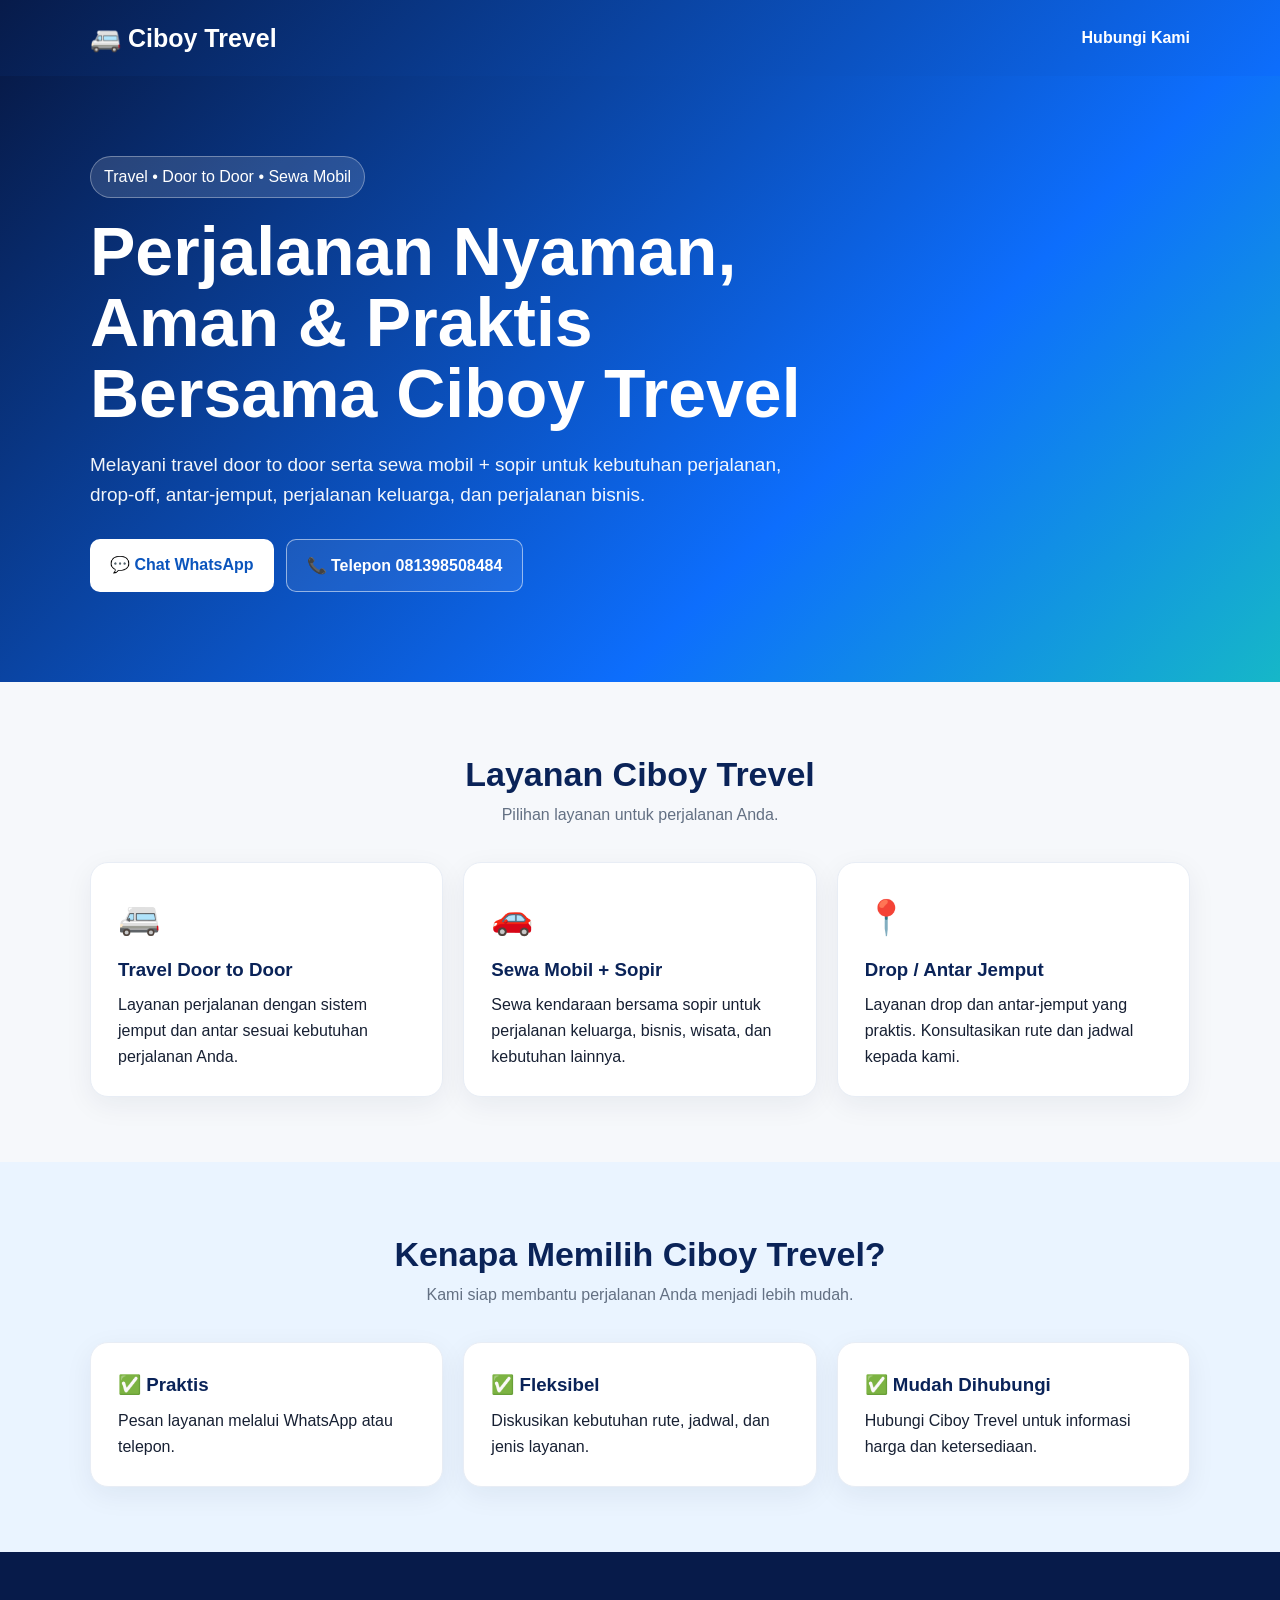
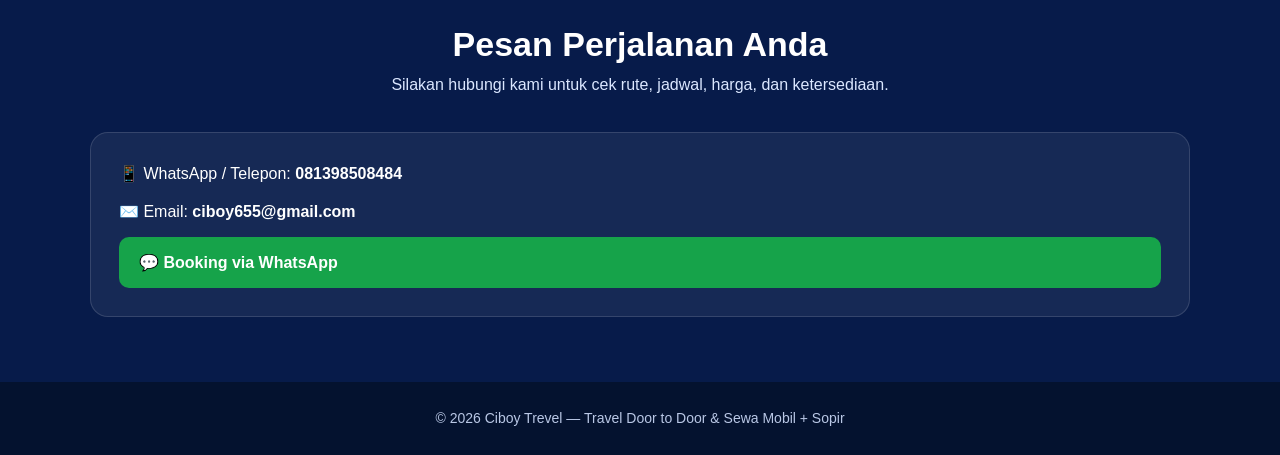
==== index.html @ a1690d2a "Upload index.html Website Ciboy Trevel - travel door to door, sewa mobil + driver, dan layanan drop." ====
<!DOCTYPE html>
<html lang="id">
<head>
  <meta charset="UTF-8">
  <meta name="viewport" content="width=device-width, initial-scale=1.0">
  <meta name="description" content="Ciboy Trevel - Travel door to door dan sewa mobil + sopir. Hubungi 081398508484.">
  <title>Ciboy Trevel | Travel Door to Door & Sewa Mobil + Sopir</title>
  <style>
    *{box-sizing:border-box;margin:0;padding:0}
    body{font-family:Arial,Helvetica,sans-serif;color:#172033;background:#f6f8fb;line-height:1.6}
    header{background:linear-gradient(135deg,#071b4a,#0d6efd);color:white;padding:18px 6%;position:sticky;top:0;z-index:10}
    nav{max-width:1100px;margin:auto;display:flex;justify-content:space-between;align-items:center;gap:20px}
    .logo{font-size:25px;font-weight:800}.navbtn{color:white;text-decoration:none;font-weight:700}
    .hero{background:linear-gradient(135deg,#071b4a 0%,#0d6efd 65%,#16b7c8 100%);color:#fff;padding:80px 6% 90px}
    .hero-inner{max-width:1100px;margin:auto}.badge{display:inline-block;background:#ffffff22;border:1px solid #ffffff55;padding:7px 13px;border-radius:999px;margin-bottom:18px}
    h1{font-size:clamp(38px,7vw,68px);line-height:1.05;max-width:800px;margin-bottom:20px}
    .hero p{font-size:19px;max-width:700px;opacity:.95}.cta{display:flex;gap:12px;flex-wrap:wrap;margin-top:28px}
    .btn{display:inline-block;padding:13px 20px;border-radius:10px;text-decoration:none;font-weight:800}
    .primary{background:#fff;color:#0b55bd}.secondary{border:1px solid #ffffff88;color:#fff;background:#ffffff12}
    section{padding:65px 6%}.container{max-width:1100px;margin:auto}.title{text-align:center;margin-bottom:35px}
    .title h2{font-size:34px;color:#0a2358}.title p{color:#637083}
    .grid{display:grid;grid-template-columns:repeat(3,1fr);gap:20px}
    .card{background:#fff;padding:27px;border-radius:18px;box-shadow:0 8px 28px #10204010;border:1px solid #e8edf5}
    .icon{font-size:34px;margin-bottom:10px}.card h3{margin-bottom:8px;color:#0a2358}
    .highlight{background:#eaf4ff}.contact{background:#071b4a;color:#fff}.contact .title h2{color:#fff}.contact .title p{color:#dbe7ff}
    .contactbox{background:#ffffff10;border:1px solid #ffffff22;border-radius:18px;padding:28px;display:grid;gap:12px}
    .contact a{color:#fff;text-decoration:none;font-weight:700}.wa{background:#16a34a!important;color:white!important}
    footer{text-align:center;padding:25px;background:#04122f;color:#b9c7e5;font-size:14px}
    @media(max-width:800px){.grid{grid-template-columns:1fr}.hero{padding-top:55px}.navbtn{display:none}}
  </style>
</head>
<body>
<header>
  <nav>
    <div class="logo">🚐 Ciboy Trevel</div>
    <a class="navbtn" href="#kontak">Hubungi Kami</a>
  </nav>
</header>

<main>
  <section class="hero">
    <div class="hero-inner">
      <span class="badge">Travel • Door to Door • Sewa Mobil</span>
      <h1>Perjalanan Nyaman, Aman & Praktis Bersama Ciboy Trevel</h1>
      <p>Melayani travel door to door serta sewa mobil + sopir untuk kebutuhan perjalanan, drop-off, antar-jemput, perjalanan keluarga, dan perjalanan bisnis.</p>
      <div class="cta">
        <a class="btn primary" href="https://wa.me/6281398508484?text=Halo%20Ciboy%20Trevel,%20saya%20ingin%20tanya%20layanan%20travel%20atau%20sewa%20mobil." target="_blank">💬 Chat WhatsApp</a>
        <a class="btn secondary" href="tel:081398508484">📞 Telepon 081398508484</a>
      </div>
    </div>
  </section>

  <section>
    <div class="container">
      <div class="title">
        <h2>Layanan Ciboy Trevel</h2>
        <p>Pilihan layanan untuk perjalanan Anda.</p>
      </div>
      <div class="grid">
        <div class="card"><div class="icon">🚐</div><h3>Travel Door to Door</h3><p>Layanan perjalanan dengan sistem jemput dan antar sesuai kebutuhan perjalanan Anda.</p></div>
        <div class="card"><div class="icon">🚗</div><h3>Sewa Mobil + Sopir</h3><p>Sewa kendaraan bersama sopir untuk perjalanan keluarga, bisnis, wisata, dan kebutuhan lainnya.</p></div>
        <div class="card"><div class="icon">📍</div><h3>Drop / Antar Jemput</h3><p>Layanan drop dan antar-jemput yang praktis. Konsultasikan rute dan jadwal kepada kami.</p></div>
      </div>
    </div>
  </section>

  <section class="highlight">
    <div class="container">
      <div class="title">
        <h2>Kenapa Memilih Ciboy Trevel?</h2>
        <p>Kami siap membantu perjalanan Anda menjadi lebih mudah.</p>
      </div>
      <div class="grid">
        <div class="card"><h3>✅ Praktis</h3><p>Pesan layanan melalui WhatsApp atau telepon.</p></div>
        <div class="card"><h3>✅ Fleksibel</h3><p>Diskusikan kebutuhan rute, jadwal, dan jenis layanan.</p></div>
        <div class="card"><h3>✅ Mudah Dihubungi</h3><p>Hubungi Ciboy Trevel untuk informasi harga dan ketersediaan.</p></div>
      </div>
    </div>
  </section>

  <section id="kontak" class="contact">
    <div class="container">
      <div class="title">
        <h2>Pesan Perjalanan Anda</h2>
        <p>Silakan hubungi kami untuk cek rute, jadwal, harga, dan ketersediaan.</p>
      </div>
      <div class="contactbox">
        <div>📱 WhatsApp / Telepon: <a href="tel:081398508484">081398508484</a></div>
        <div>✉️ Email: <a href="mailto:ciboy655@gmail.com">ciboy655@gmail.com</a></div>
        <a class="btn wa" href="https://wa.me/6281398508484?text=Halo%20Ciboy%20Trevel,%20saya%20ingin%20booking.%0AAsal:%0ATujuan:%0ATanggal:%0AJumlah%20penumpang:%0ALayanan:%20Travel%20/%20Sewa%20Mobil%20%2B%20Sopir%20/%20Drop" target="_blank">💬 Booking via WhatsApp</a>
      </div>
    </div>
  </section>
</main>

<footer>
  © 2026 Ciboy Trevel — Travel Door to Door & Sewa Mobil + Sopir
</footer>
</body>
</html>
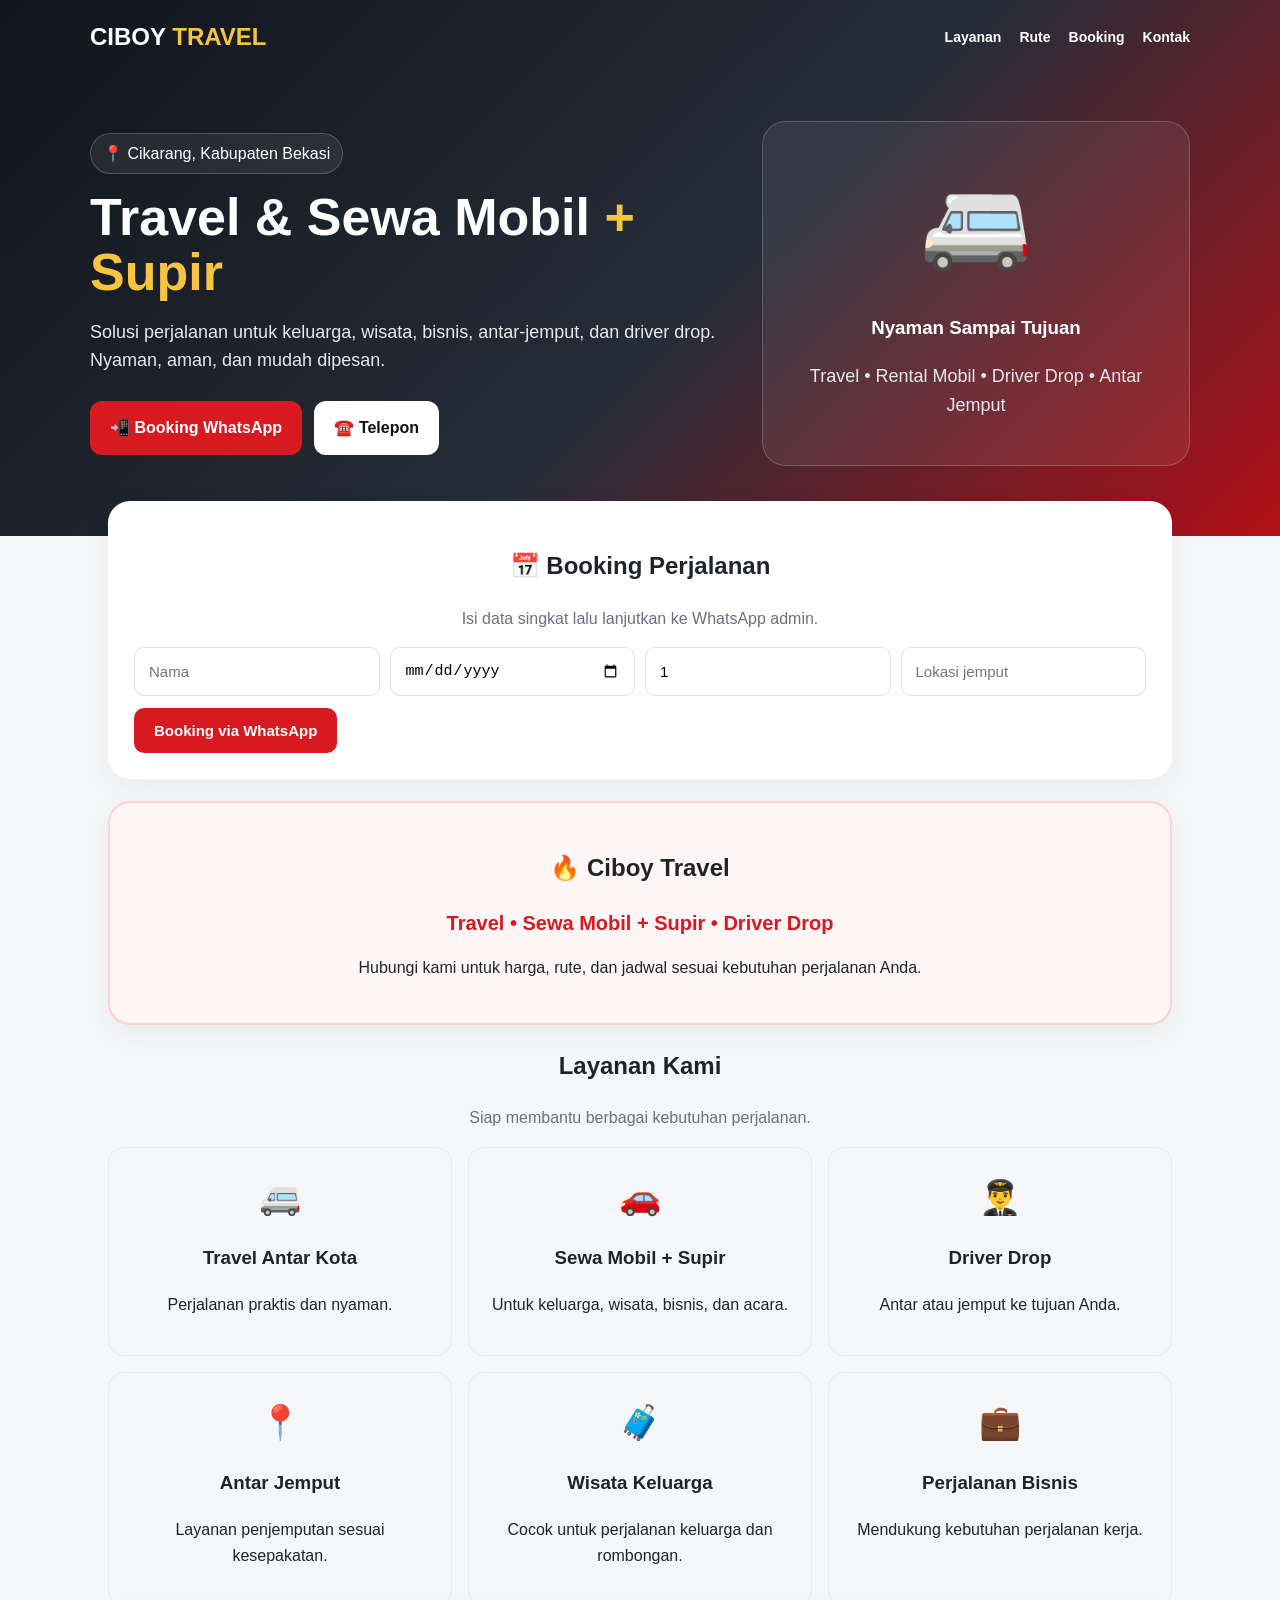
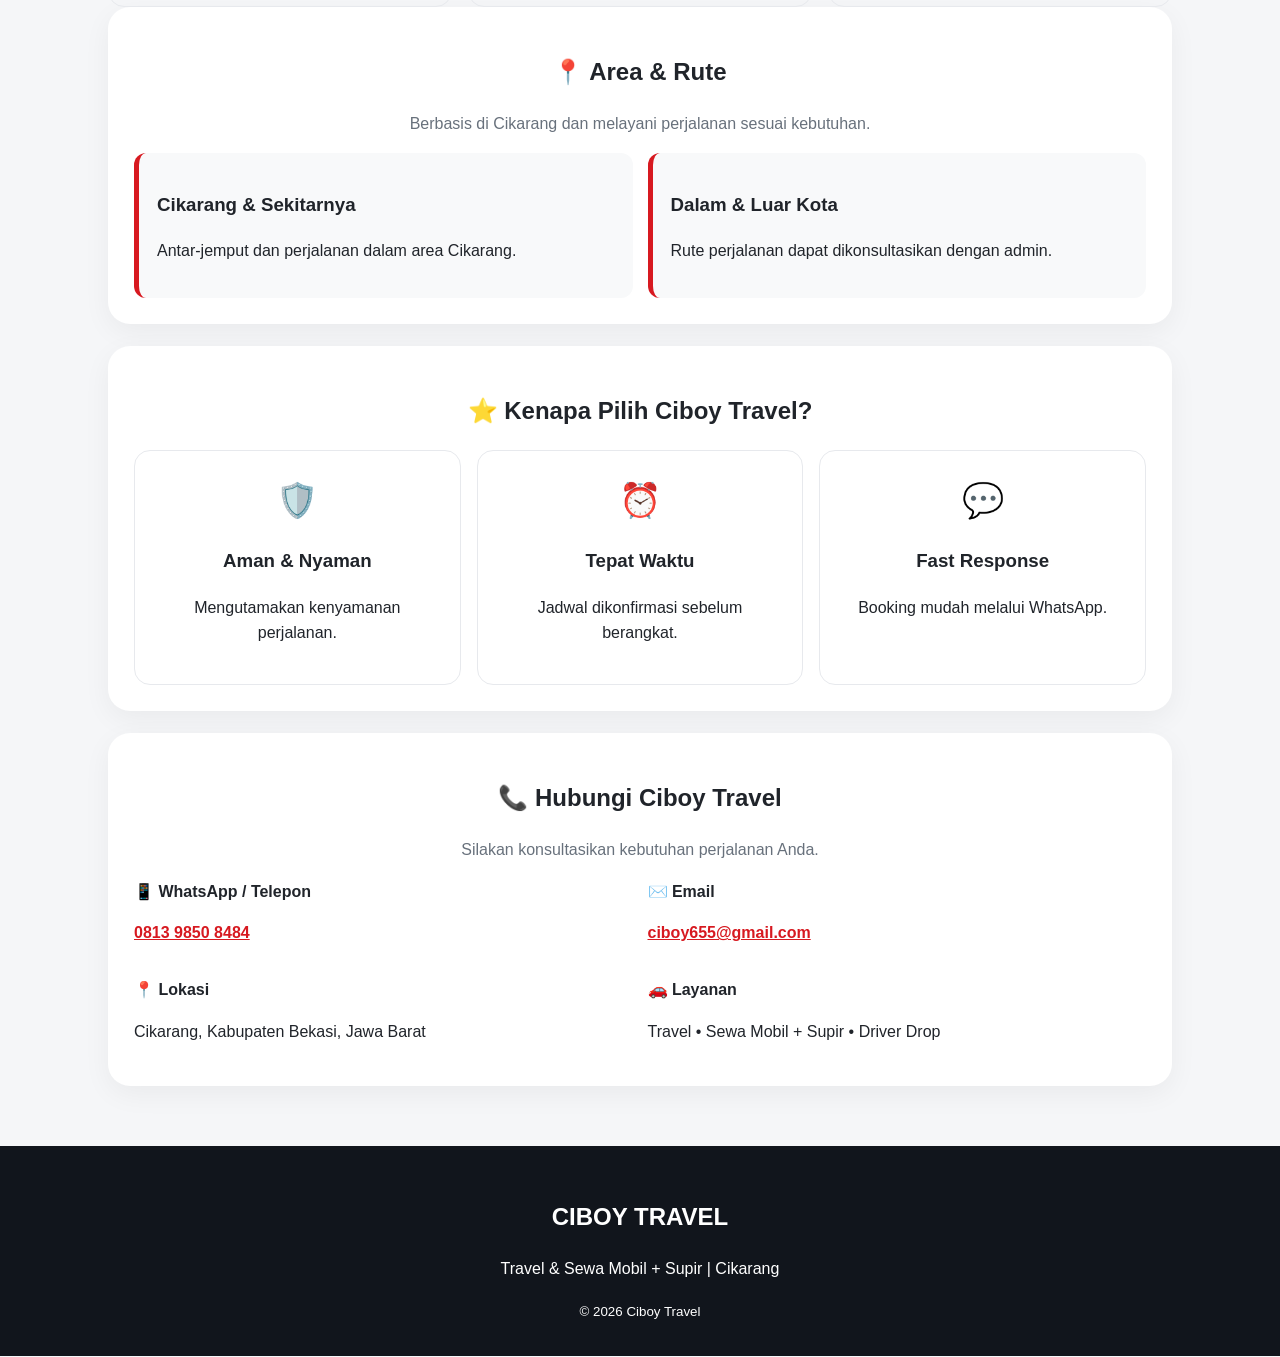
==== commit 570f4ce4: "Ubah nama file utama menjadi index.html" ====
--- a/index.html
+++ b/index.html
@@ -1,100 +1,85 @@
-<!DOCTYPE html>
+<!doctype html>
 <html lang="id">
 <head>
-  <meta charset="UTF-8">
-  <meta name="viewport" content="width=device-width, initial-scale=1.0">
-  <meta name="description" content="Ciboy Trevel - Travel door to door dan sewa mobil + sopir. Hubungi 081398508484.">
-  <title>Ciboy Trevel | Travel Door to Door & Sewa Mobil + Sopir</title>
-  <style>
-    *{box-sizing:border-box;margin:0;padding:0}
-    body{font-family:Arial,Helvetica,sans-serif;color:#172033;background:#f6f8fb;line-height:1.6}
-    header{background:linear-gradient(135deg,#071b4a,#0d6efd);color:white;padding:18px 6%;position:sticky;top:0;z-index:10}
-    nav{max-width:1100px;margin:auto;display:flex;justify-content:space-between;align-items:center;gap:20px}
-    .logo{font-size:25px;font-weight:800}.navbtn{color:white;text-decoration:none;font-weight:700}
-    .hero{background:linear-gradient(135deg,#071b4a 0%,#0d6efd 65%,#16b7c8 100%);color:#fff;padding:80px 6% 90px}
-    .hero-inner{max-width:1100px;margin:auto}.badge{display:inline-block;background:#ffffff22;border:1px solid #ffffff55;padding:7px 13px;border-radius:999px;margin-bottom:18px}
-    h1{font-size:clamp(38px,7vw,68px);line-height:1.05;max-width:800px;margin-bottom:20px}
-    .hero p{font-size:19px;max-width:700px;opacity:.95}.cta{display:flex;gap:12px;flex-wrap:wrap;margin-top:28px}
-    .btn{display:inline-block;padding:13px 20px;border-radius:10px;text-decoration:none;font-weight:800}
-    .primary{background:#fff;color:#0b55bd}.secondary{border:1px solid #ffffff88;color:#fff;background:#ffffff12}
-    section{padding:65px 6%}.container{max-width:1100px;margin:auto}.title{text-align:center;margin-bottom:35px}
-    .title h2{font-size:34px;color:#0a2358}.title p{color:#637083}
-    .grid{display:grid;grid-template-columns:repeat(3,1fr);gap:20px}
-    .card{background:#fff;padding:27px;border-radius:18px;box-shadow:0 8px 28px #10204010;border:1px solid #e8edf5}
-    .icon{font-size:34px;margin-bottom:10px}.card h3{margin-bottom:8px;color:#0a2358}
-    .highlight{background:#eaf4ff}.contact{background:#071b4a;color:#fff}.contact .title h2{color:#fff}.contact .title p{color:#dbe7ff}
-    .contactbox{background:#ffffff10;border:1px solid #ffffff22;border-radius:18px;padding:28px;display:grid;gap:12px}
-    .contact a{color:#fff;text-decoration:none;font-weight:700}.wa{background:#16a34a!important;color:white!important}
-    footer{text-align:center;padding:25px;background:#04122f;color:#b9c7e5;font-size:14px}
-    @media(max-width:800px){.grid{grid-template-columns:1fr}.hero{padding-top:55px}.navbtn{display:none}}
-  </style>
+<meta charset="utf-8">
+<meta name="viewport" content="width=device-width,initial-scale=1">
+<title>Ciboy Travel | Travel & Sewa Mobil + Supir</title>
+<style>
+:root{--r:#d71920;--d:#11151c;--g:#f5c542}*{box-sizing:border-box}html{scroll-behavior:smooth}
+body{margin:0;font-family:Arial,sans-serif;background:#f5f6f8;color:#20242a;line-height:1.6}
+header{color:#fff;background:linear-gradient(135deg,#11151c,#252d38 55%,#b20f17);padding:18px 20px 70px}
+nav{max-width:1100px;margin:auto;display:flex;justify-content:space-between;align-items:center}.logo{font-weight:900;font-size:24px}.logo span{color:var(--g)}
+nav a{color:#fff;text-decoration:none;margin-left:18px;font-size:14px;font-weight:bold}
+.hero{max-width:1100px;margin:65px auto 0;display:grid;grid-template-columns:1.2fr .8fr;gap:30px;align-items:center}
+.badge{display:inline-block;padding:7px 12px;border:1px solid #ffffff33;border-radius:30px;background:#ffffff12}
+h1{font-size:52px;line-height:1.05;margin:16px 0}.hero p{font-size:18px;color:#e7e9ed}
+.btn{display:inline-block;padding:14px 20px;border-radius:12px;text-decoration:none;font-weight:800;margin:8px 8px 0 0}.red{background:var(--r);color:#fff}.white{background:#fff;color:#111}
+.hero-card{padding:28px;border-radius:24px;background:#ffffff12;border:1px solid #ffffff33;text-align:center}.car{font-size:90px}
+.wrap{max-width:1100px;margin:-35px auto 60px;padding:0 18px}.card{background:#fff;border-radius:22px;padding:26px;margin-bottom:22px;box-shadow:0 8px 28px #0000000d}
+h2{text-align:center}.center{text-align:center;color:#68717c}.grid{display:grid;grid-template-columns:repeat(3,1fr);gap:16px}
+.feature{padding:22px;text-align:center;border:1px solid #e7e9ed;border-radius:16px}.icon{font-size:34px}
+.booking{display:grid;grid-template-columns:repeat(4,1fr);gap:10px}input{width:100%;padding:14px;border:1px solid #d9dee6;border-radius:10px;font-size:15px}
+button{margin-top:12px;padding:14px 20px;border:0;border-radius:10px;background:var(--r);color:#fff;font-weight:800;font-size:15px}
+.promo{border:2px solid #ffd0d0;background:#fff7f7;text-align:center}.promo strong{color:var(--r);font-size:20px}
+.routes{display:grid;grid-template-columns:1fr 1fr;gap:15px}.route{padding:18px;background:#f8f9fa;border-left:5px solid var(--r);border-radius:12px}
+.contact{display:grid;grid-template-columns:1fr 1fr;gap:15px}.contact a{color:var(--r);font-weight:800}
+footer{background:#11151c;color:#fff;text-align:center;padding:32px 18px}
+@media(max-width:800px){nav div:last-child{display:none}.hero{grid-template-columns:1fr;margin-top:45px}h1{font-size:40px}.booking,.grid,.contact,.routes{grid-template-columns:1fr}}
+@media(max-width:450px){h1{font-size:34px}.booking{grid-template-columns:1fr}}
+</style>
 </head>
 <body>
 <header>
-  <nav>
-    <div class="logo">🚐 Ciboy Trevel</div>
-    <a class="navbtn" href="#kontak">Hubungi Kami</a>
-  </nav>
-</header>
+<nav><div class="logo">CIBOY <span>TRAVEL</span></div>
+<div><a href="#layanan">Layanan</a><a href="#rute">Rute</a><a href="#booking">Booking</a><a href="#kontak">Kontak</a></div></nav>
+<section class="hero">
+<div><div class="badge">📍 Cikarang, Kabupaten Bekasi</div>
+<h1>Travel & Sewa Mobil <span style="color:#f5c542">+ Supir</span></h1>
+<p>Solusi perjalanan untuk keluarga, wisata, bisnis, antar-jemput, dan driver drop. Nyaman, aman, dan mudah dipesan.</p>
+<a class="btn red" href="https://wa.me/6281398508484?text=Halo%20Ciboy%20Travel%2C%20saya%20ingin%20booking." target="_blank">📲 Booking WhatsApp</a>
+<a class="btn white" href="tel:081398508484">☎️ Telepon</a></div>
+<div class="hero-card"><div class="car">🚐</div><h3>Nyaman Sampai Tujuan</h3><p>Travel • Rental Mobil • Driver Drop • Antar Jemput</p></div>
+</section></header>
 
-<main>
-  <section class="hero">
-    <div class="hero-inner">
-      <span class="badge">Travel • Door to Door • Sewa Mobil</span>
-      <h1>Perjalanan Nyaman, Aman & Praktis Bersama Ciboy Trevel</h1>
-      <p>Melayani travel door to door serta sewa mobil + sopir untuk kebutuhan perjalanan, drop-off, antar-jemput, perjalanan keluarga, dan perjalanan bisnis.</p>
-      <div class="cta">
-        <a class="btn primary" href="https://wa.me/6281398508484?text=Halo%20Ciboy%20Trevel,%20saya%20ingin%20tanya%20layanan%20travel%20atau%20sewa%20mobil." target="_blank">💬 Chat WhatsApp</a>
-        <a class="btn secondary" href="tel:081398508484">📞 Telepon 081398508484</a>
-      </div>
-    </div>
-  </section>
+<main class="wrap">
+<section class="card" id="booking"><h2>📅 Booking Perjalanan</h2><p class="center">Isi data singkat lalu lanjutkan ke WhatsApp admin.</p>
+<div class="booking"><input id="nama" placeholder="Nama"><input id="tanggal" type="date"><input id="jumlah" type="number" min="1" value="1" placeholder="Jumlah penumpang"><input id="jemput" placeholder="Lokasi jemput"></div>
+<button onclick="bookingWA()">Booking via WhatsApp</button></section>
 
-  <section>
-    <div class="container">
-      <div class="title">
-        <h2>Layanan Ciboy Trevel</h2>
-        <p>Pilihan layanan untuk perjalanan Anda.</p>
-      </div>
-      <div class="grid">
-        <div class="card"><div class="icon">🚐</div><h3>Travel Door to Door</h3><p>Layanan perjalanan dengan sistem jemput dan antar sesuai kebutuhan perjalanan Anda.</p></div>
-        <div class="card"><div class="icon">🚗</div><h3>Sewa Mobil + Sopir</h3><p>Sewa kendaraan bersama sopir untuk perjalanan keluarga, bisnis, wisata, dan kebutuhan lainnya.</p></div>
-        <div class="card"><div class="icon">📍</div><h3>Drop / Antar Jemput</h3><p>Layanan drop dan antar-jemput yang praktis. Konsultasikan rute dan jadwal kepada kami.</p></div>
-      </div>
-    </div>
-  </section>
+<section class="card promo"><h2>🔥 Ciboy Travel</h2><p><strong>Travel • Sewa Mobil + Supir • Driver Drop</strong></p><p>Hubungi kami untuk harga, rute, dan jadwal sesuai kebutuhan perjalanan Anda.</p></section>
 
-  <section class="highlight">
-    <div class="container">
-      <div class="title">
-        <h2>Kenapa Memilih Ciboy Trevel?</h2>
-        <p>Kami siap membantu perjalanan Anda menjadi lebih mudah.</p>
-      </div>
-      <div class="grid">
-        <div class="card"><h3>✅ Praktis</h3><p>Pesan layanan melalui WhatsApp atau telepon.</p></div>
-        <div class="card"><h3>✅ Fleksibel</h3><p>Diskusikan kebutuhan rute, jadwal, dan jenis layanan.</p></div>
-        <div class="card"><h3>✅ Mudah Dihubungi</h3><p>Hubungi Ciboy Trevel untuk informasi harga dan ketersediaan.</p></div>
-      </div>
-    </div>
-  </section>
+<section id="layanan"><h2>Layanan Kami</h2><p class="center">Siap membantu berbagai kebutuhan perjalanan.</p>
+<div class="grid">
+<div class="feature"><div class="icon">🚐</div><h3>Travel Antar Kota</h3><p>Perjalanan praktis dan nyaman.</p></div>
+<div class="feature"><div class="icon">🚗</div><h3>Sewa Mobil + Supir</h3><p>Untuk keluarga, wisata, bisnis, dan acara.</p></div>
+<div class="feature"><div class="icon">👨‍✈️</div><h3>Driver Drop</h3><p>Antar atau jemput ke tujuan Anda.</p></div>
+<div class="feature"><div class="icon">📍</div><h3>Antar Jemput</h3><p>Layanan penjemputan sesuai kesepakatan.</p></div>
+<div class="feature"><div class="icon">🧳</div><h3>Wisata Keluarga</h3><p>Cocok untuk perjalanan keluarga dan rombongan.</p></div>
+<div class="feature"><div class="icon">💼</div><h3>Perjalanan Bisnis</h3><p>Mendukung kebutuhan perjalanan kerja.</p></div>
+</div></section>
 
-  <section id="kontak" class="contact">
-    <div class="container">
-      <div class="title">
-        <h2>Pesan Perjalanan Anda</h2>
-        <p>Silakan hubungi kami untuk cek rute, jadwal, harga, dan ketersediaan.</p>
-      </div>
-      <div class="contactbox">
-        <div>📱 WhatsApp / Telepon: <a href="tel:081398508484">081398508484</a></div>
-        <div>✉️ Email: <a href="mailto:ciboy655@gmail.com">ciboy655@gmail.com</a></div>
-        <a class="btn wa" href="https://wa.me/6281398508484?text=Halo%20Ciboy%20Trevel,%20saya%20ingin%20booking.%0AAsal:%0ATujuan:%0ATanggal:%0AJumlah%20penumpang:%0ALayanan:%20Travel%20/%20Sewa%20Mobil%20%2B%20Sopir%20/%20Drop" target="_blank">💬 Booking via WhatsApp</a>
-      </div>
-    </div>
-  </section>
+<section class="card" id="rute"><h2>📍 Area & Rute</h2><p class="center">Berbasis di Cikarang dan melayani perjalanan sesuai kebutuhan.</p>
+<div class="routes"><div class="route"><h3>Cikarang & Sekitarnya</h3><p>Antar-jemput dan perjalanan dalam area Cikarang.</p></div>
+<div class="route"><h3>Dalam & Luar Kota</h3><p>Rute perjalanan dapat dikonsultasikan dengan admin.</p></div></div></section>
+
+<section class="card"><h2>⭐ Kenapa Pilih Ciboy Travel?</h2><div class="grid">
+<div class="feature"><div class="icon">🛡️</div><h3>Aman & Nyaman</h3><p>Mengutamakan kenyamanan perjalanan.</p></div>
+<div class="feature"><div class="icon">⏰</div><h3>Tepat Waktu</h3><p>Jadwal dikonfirmasi sebelum berangkat.</p></div>
+<div class="feature"><div class="icon">💬</div><h3>Fast Response</h3><p>Booking mudah melalui WhatsApp.</p></div></div></section>
+
+<section class="card" id="kontak"><h2>📞 Hubungi Ciboy Travel</h2><p class="center">Silakan konsultasikan kebutuhan perjalanan Anda.</p>
+<div class="contact"><div><b>📱 WhatsApp / Telepon</b><p><a href="https://wa.me/6281398508484" target="_blank">0813 9850 8484</a></p></div>
+<div><b>✉️ Email</b><p><a href="mailto:ciboy655@gmail.com">ciboy655@gmail.com</a></p></div>
+<div><b>📍 Lokasi</b><p>Cikarang, Kabupaten Bekasi, Jawa Barat</p></div>
+<div><b>🚗 Layanan</b><p>Travel • Sewa Mobil + Supir • Driver Drop</p></div></div></section>
 </main>
 
-<footer>
-  © 2026 Ciboy Trevel — Travel Door to Door & Sewa Mobil + Sopir
-</footer>
-</body>
-</html>+<footer><h2>CIBOY TRAVEL</h2><p>Travel & Sewa Mobil + Supir | Cikarang</p><small>© 2026 Ciboy Travel</small></footer>
+<script>
+function bookingWA(){
+const nama=document.getElementById('nama').value||'-',tanggal=document.getElementById('tanggal').value||'-',jumlah=document.getElementById('jumlah').value||'-',jemput=document.getElementById('jemput').value||'-';
+const pesan=`Halo Ciboy Travel, saya ingin booking.%0A%0ANama: ${nama}%0ATanggal: ${tanggal}%0AJumlah penumpang: ${jumlah}%0ALokasi jemput: ${jemput}%0A%0AMohon info harga, rute, dan jadwal.`;
+window.open('https://wa.me/6281398508484?text='+pesan,'_blank');
+}
+</script>
+</body></html>
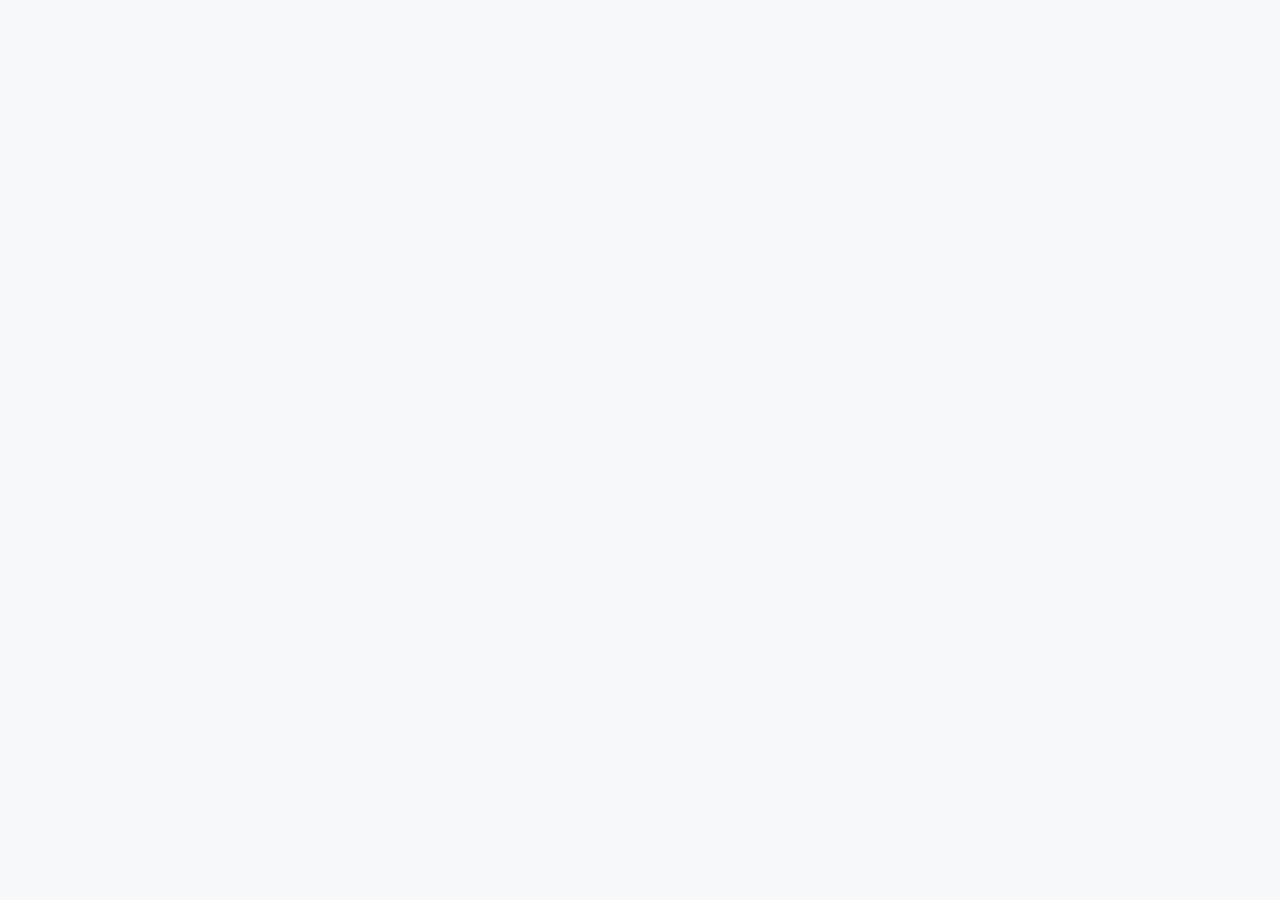
==== commit aef4697a: "Update WebSite Ciboy Trevel" ====
--- a/index.html
+++ b/index.html
@@ -1,85 +1,32 @@
-<!doctype html>
+<!DOCTYPE html>
 <html lang="id">
 <head>
-<meta charset="utf-8">
-<meta name="viewport" content="width=device-width,initial-scale=1">
-<title>Ciboy Travel | Travel & Sewa Mobil + Supir</title>
+<meta charset="UTF-8">
+<meta name="viewport" content="width=device-width, initial-scale=1.0">
+<meta name="description" content="Ciboy Travel - travel door to door, sewa mobil + driver, drop dan antar jemput dari Cikarang dan sekitarnya.">
+<title>Ciboy Travel | Travel & Sewa Mobil + Driver</title>
 <style>
-:root{--r:#d71920;--d:#11151c;--g:#f5c542}*{box-sizing:border-box}html{scroll-behavior:smooth}
-body{margin:0;font-family:Arial,sans-serif;background:#f5f6f8;color:#20242a;line-height:1.6}
-header{color:#fff;background:linear-gradient(135deg,#11151c,#252d38 55%,#b20f17);padding:18px 20px 70px}
-nav{max-width:1100px;margin:auto;display:flex;justify-content:space-between;align-items:center}.logo{font-weight:900;font-size:24px}.logo span{color:var(--g)}
-nav a{color:#fff;text-decoration:none;margin-left:18px;font-size:14px;font-weight:bold}
-.hero{max-width:1100px;margin:65px auto 0;display:grid;grid-template-columns:1.2fr .8fr;gap:30px;align-items:center}
-.badge{display:inline-block;padding:7px 12px;border:1px solid #ffffff33;border-radius:30px;background:#ffffff12}
-h1{font-size:52px;line-height:1.05;margin:16px 0}.hero p{font-size:18px;color:#e7e9ed}
-.btn{display:inline-block;padding:14px 20px;border-radius:12px;text-decoration:none;font-weight:800;margin:8px 8px 0 0}.red{background:var(--r);color:#fff}.white{background:#fff;color:#111}
-.hero-card{padding:28px;border-radius:24px;background:#ffffff12;border:1px solid #ffffff33;text-align:center}.car{font-size:90px}
-.wrap{max-width:1100px;margin:-35px auto 60px;padding:0 18px}.card{background:#fff;border-radius:22px;padding:26px;margin-bottom:22px;box-shadow:0 8px 28px #0000000d}
-h2{text-align:center}.center{text-align:center;color:#68717c}.grid{display:grid;grid-template-columns:repeat(3,1fr);gap:16px}
-.feature{padding:22px;text-align:center;border:1px solid #e7e9ed;border-radius:16px}.icon{font-size:34px}
-.booking{display:grid;grid-template-columns:repeat(4,1fr);gap:10px}input{width:100%;padding:14px;border:1px solid #d9dee6;border-radius:10px;font-size:15px}
-button{margin-top:12px;padding:14px 20px;border:0;border-radius:10px;background:var(--r);color:#fff;font-weight:800;font-size:15px}
-.promo{border:2px solid #ffd0d0;background:#fff7f7;text-align:center}.promo strong{color:var(--r);font-size:20px}
-.routes{display:grid;grid-template-columns:1fr 1fr;gap:15px}.route{padding:18px;background:#f8f9fa;border-left:5px solid var(--r);border-radius:12px}
-.contact{display:grid;grid-template-columns:1fr 1fr;gap:15px}.contact a{color:var(--r);font-weight:800}
-footer{background:#11151c;color:#fff;text-align:center;padding:32px 18px}
-@media(max-width:800px){nav div:last-child{display:none}.hero{grid-template-columns:1fr;margin-top:45px}h1{font-size:40px}.booking,.grid,.contact,.routes{grid-template-columns:1fr}}
-@media(max-width:450px){h1{font-size:34px}.booking{grid-template-columns:1fr}}
-</style>
-</head>
-<body>
-<header>
-<nav><div class="logo">CIBOY <span>TRAVEL</span></div>
-<div><a href="#layanan">Layanan</a><a href="#rute">Rute</a><a href="#booking">Booking</a><a href="#kontak">Kontak</a></div></nav>
-<section class="hero">
-<div><div class="badge">📍 Cikarang, Kabupaten Bekasi</div>
-<h1>Travel & Sewa Mobil <span style="color:#f5c542">+ Supir</span></h1>
-<p>Solusi perjalanan untuk keluarga, wisata, bisnis, antar-jemput, dan driver drop. Nyaman, aman, dan mudah dipesan.</p>
-<a class="btn red" href="https://wa.me/6281398508484?text=Halo%20Ciboy%20Travel%2C%20saya%20ingin%20booking." target="_blank">📲 Booking WhatsApp</a>
-<a class="btn white" href="tel:081398508484">☎️ Telepon</a></div>
-<div class="hero-card"><div class="car">🚐</div><h3>Nyaman Sampai Tujuan</h3><p>Travel • Rental Mobil • Driver Drop • Antar Jemput</p></div>
-</section></header>
-
-<main class="wrap">
-<section class="card" id="booking"><h2>📅 Booking Perjalanan</h2><p class="center">Isi data singkat lalu lanjutkan ke WhatsApp admin.</p>
-<div class="booking"><input id="nama" placeholder="Nama"><input id="tanggal" type="date"><input id="jumlah" type="number" min="1" value="1" placeholder="Jumlah penumpang"><input id="jemput" placeholder="Lokasi jemput"></div>
-<button onclick="bookingWA()">Booking via WhatsApp</button></section>
-
-<section class="card promo"><h2>🔥 Ciboy Travel</h2><p><strong>Travel • Sewa Mobil + Supir • Driver Drop</strong></p><p>Hubungi kami untuk harga, rute, dan jadwal sesuai kebutuhan perjalanan Anda.</p></section>
-
-<section id="layanan"><h2>Layanan Kami</h2><p class="center">Siap membantu berbagai kebutuhan perjalanan.</p>
-<div class="grid">
-<div class="feature"><div class="icon">🚐</div><h3>Travel Antar Kota</h3><p>Perjalanan praktis dan nyaman.</p></div>
-<div class="feature"><div class="icon">🚗</div><h3>Sewa Mobil + Supir</h3><p>Untuk keluarga, wisata, bisnis, dan acara.</p></div>
-<div class="feature"><div class="icon">👨‍✈️</div><h3>Driver Drop</h3><p>Antar atau jemput ke tujuan Anda.</p></div>
-<div class="feature"><div class="icon">📍</div><h3>Antar Jemput</h3><p>Layanan penjemputan sesuai kesepakatan.</p></div>
-<div class="feature"><div class="icon">🧳</div><h3>Wisata Keluarga</h3><p>Cocok untuk perjalanan keluarga dan rombongan.</p></div>
-<div class="feature"><div class="icon">💼</div><h3>Perjalanan Bisnis</h3><p>Mendukung kebutuhan perjalanan kerja.</p></div>
-</div></section>
-
-<section class="card" id="rute"><h2>📍 Area & Rute</h2><p class="center">Berbasis di Cikarang dan melayani perjalanan sesuai kebutuhan.</p>
-<div class="routes"><div class="route"><h3>Cikarang & Sekitarnya</h3><p>Antar-jemput dan perjalanan dalam area Cikarang.</p></div>
-<div class="route"><h3>Dalam & Luar Kota</h3><p>Rute perjalanan dapat dikonsultasikan dengan admin.</p></div></div></section>
-
-<section class="card"><h2>⭐ Kenapa Pilih Ciboy Travel?</h2><div class="grid">
-<div class="feature"><div class="icon">🛡️</div><h3>Aman & Nyaman</h3><p>Mengutamakan kenyamanan perjalanan.</p></div>
-<div class="feature"><div class="icon">⏰</div><h3>Tepat Waktu</h3><p>Jadwal dikonfirmasi sebelum berangkat.</p></div>
-<div class="feature"><div class="icon">💬</div><h3>Fast Response</h3><p>Booking mudah melalui WhatsApp.</p></div></div></section>
-
-<section class="card" id="kontak"><h2>📞 Hubungi Ciboy Travel</h2><p class="center">Silakan konsultasikan kebutuhan perjalanan Anda.</p>
-<div class="contact"><div><b>📱 WhatsApp / Telepon</b><p><a href="https://wa.me/6281398508484" target="_blank">0813 9850 8484</a></p></div>
-<div><b>✉️ Email</b><p><a href="mailto:ciboy655@gmail.com">ciboy655@gmail.com</a></p></div>
-<div><b>📍 Lokasi</b><p>Cikarang, Kabupaten Bekasi, Jawa Barat</p></div>
-<div><b>🚗 Layanan</b><p>Travel • Sewa Mobil + Supir • Driver Drop</p></div></div></section>
-</main>
-
-<footer><h2>CIBOY TRAVEL</h2><p>Travel & Sewa Mobil + Supir | Cikarang</p><small>© 2026 Ciboy Travel</small></footer>
-<script>
-function bookingWA(){
-const nama=document.getElementById('nama').value||'-',tanggal=document.getElementById('tanggal').value||'-',jumlah=document.getElementById('jumlah').value||'-',jemput=document.getElementById('jemput').value||'-';
-const pesan=`Halo Ciboy Travel, saya ingin booking.%0A%0ANama: ${nama}%0ATanggal: ${tanggal}%0AJumlah penumpang: ${jumlah}%0ALokasi jemput: ${jemput}%0A%0AMohon info harga, rute, dan jadwal.`;
-window.open('https://wa.me/6281398508484?text='+pesan,'_blank');
-}
-</script>
-</body></html>
+:root{--red:#d71920;--dark:#11151c;--gold:#f5c542;--bg:#f7f8fa;--muted:#68707d}
+*{box-sizing:border-box;margin:0;padding:0}html{scroll-behavior:smooth}
+body{font-family:Arial,Helvetica,sans-serif;background:var(--bg);color:var(--dark);line-height:1.6}
+a{text-decoration:none;color:inherit}.container{width:min(1100px,92%);margin:auto}
+header{position:sticky;top:0;z-index:10;background:#11151cf5;color:#fff;box-shadow:0 3px 18px #0002}
+.nav{min-height:68px;display:flex;align-items:center;justify-content:space-between}.logo{font-size:24px;font-weight:900}.logo span{color:var(--gold)}
+nav ul{display:flex;gap:24px;list-style:none}nav a{font-weight:700}nav a:hover{color:var(--gold)}
+.hero{min-height:650px;display:flex;align-items:center;color:#fff;background:linear-gradient(135deg,#11151cf5,#11151caa),radial-gradient(circle at 80% 20%,#d71920cc,transparent 35%),linear-gradient(135deg,#11151c,#d71920)}
+.hero-content{padding:80px 0}.badge{display:inline-block;background:var(--gold);color:#111;padding:8px 14px;border-radius:999px;font-weight:800;margin-bottom:18px}
+h1{font-size:clamp(42px,7vw,76px);line-height:1.02;max-width:850px;margin-bottom:22px}.hero p{max-width:700px;font-size:20px;margin-bottom:30px}
+.buttons{display:flex;flex-wrap:wrap;gap:12px}.btn{display:inline-block;padding:15px 22px;border-radius:12px;font-weight:800}
+.btn-primary{background:var(--red);color:#fff}.btn-light{background:#fff;color:#111}
+section{padding:75px 0}.section-title{text-align:center;margin-bottom:42px}.section-title h2{font-size:38px}.section-title p{color:var(--muted)}
+.grid,.contact-grid{display:grid;grid-template-columns:repeat(3,1fr);gap:22px}
+.card{background:#fff;padding:28px;border-radius:22px;box-shadow:0 12px 35px #11151c1f;border:1px solid #e9ebef}
+.icon{width:56px;height:56px;display:grid;place-items:center;border-radius:16px;background:#fff0f1;font-size:28px;margin-bottom:18px}
+.card h3{font-size:22px;margin-bottom:9px}.card p{color:var(--muted)}
+.promo{background:linear-gradient(135deg,var(--red),#9e0d12);color:#fff;border-radius:28px;padding:45px;box-shadow:0 12px 35px #11151c1f}
+.promo h2{font-size:38px;margin-bottom:10px}.promo p{font-size:18px;margin-bottom:20px}
+.route{display:grid;grid-template-columns:1fr 1fr;gap:22px}.route-box{background:#fff;border-radius:22px;padding:28px;box-shadow:0 12px 35px #11151c1f}.route-box strong{color:var(--red)}
+.contact{background:var(--dark);color:#fff}.contact .section-title p{color:#cbd0d8}
+.contact-box{padding:25px;border:1px solid #343b46;border-radius:18px;background:#181d25}.contact-box small{color:#aeb5c0}.contact-box a{display:block;margin-top:5px;font-size:18px;font-weight:800}
+footer{background:#0b0e13;color:#aeb5c0;text-align:center;padding:25px 15px;font-size:14px}
+.wa{position:fixed;right:18px;
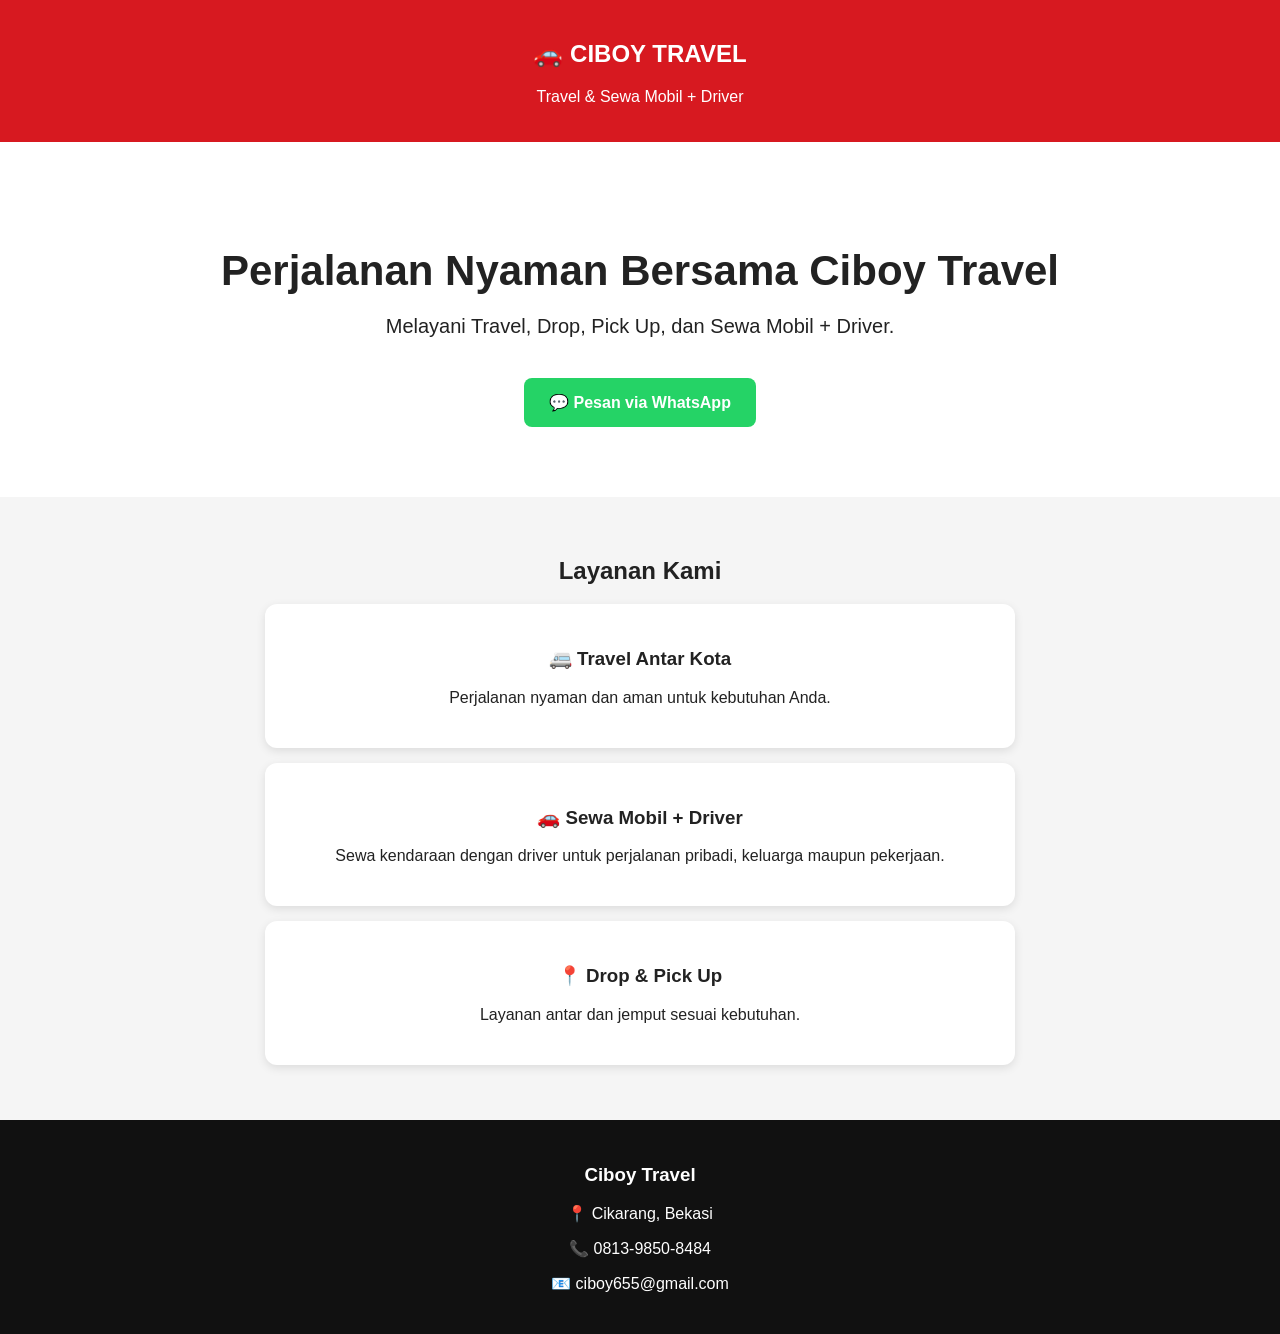
==== commit 5844fc07: "Refactor index.html for improved layout and styles Updated the HTML structure and styles for Ciboy T" ====
--- a/index.html
+++ b/index.html
@@ -1,32 +1,131 @@
 <!DOCTYPE html>
 <html lang="id">
 <head>
-<meta charset="UTF-8">
-<meta name="viewport" content="width=device-width, initial-scale=1.0">
-<meta name="description" content="Ciboy Travel - travel door to door, sewa mobil + driver, drop dan antar jemput dari Cikarang dan sekitarnya.">
-<title>Ciboy Travel | Travel & Sewa Mobil + Driver</title>
-<style>
-:root{--red:#d71920;--dark:#11151c;--gold:#f5c542;--bg:#f7f8fa;--muted:#68707d}
-*{box-sizing:border-box;margin:0;padding:0}html{scroll-behavior:smooth}
-body{font-family:Arial,Helvetica,sans-serif;background:var(--bg);color:var(--dark);line-height:1.6}
-a{text-decoration:none;color:inherit}.container{width:min(1100px,92%);margin:auto}
-header{position:sticky;top:0;z-index:10;background:#11151cf5;color:#fff;box-shadow:0 3px 18px #0002}
-.nav{min-height:68px;display:flex;align-items:center;justify-content:space-between}.logo{font-size:24px;font-weight:900}.logo span{color:var(--gold)}
-nav ul{display:flex;gap:24px;list-style:none}nav a{font-weight:700}nav a:hover{color:var(--gold)}
-.hero{min-height:650px;display:flex;align-items:center;color:#fff;background:linear-gradient(135deg,#11151cf5,#11151caa),radial-gradient(circle at 80% 20%,#d71920cc,transparent 35%),linear-gradient(135deg,#11151c,#d71920)}
-.hero-content{padding:80px 0}.badge{display:inline-block;background:var(--gold);color:#111;padding:8px 14px;border-radius:999px;font-weight:800;margin-bottom:18px}
-h1{font-size:clamp(42px,7vw,76px);line-height:1.02;max-width:850px;margin-bottom:22px}.hero p{max-width:700px;font-size:20px;margin-bottom:30px}
-.buttons{display:flex;flex-wrap:wrap;gap:12px}.btn{display:inline-block;padding:15px 22px;border-radius:12px;font-weight:800}
-.btn-primary{background:var(--red);color:#fff}.btn-light{background:#fff;color:#111}
-section{padding:75px 0}.section-title{text-align:center;margin-bottom:42px}.section-title h2{font-size:38px}.section-title p{color:var(--muted)}
-.grid,.contact-grid{display:grid;grid-template-columns:repeat(3,1fr);gap:22px}
-.card{background:#fff;padding:28px;border-radius:22px;box-shadow:0 12px 35px #11151c1f;border:1px solid #e9ebef}
-.icon{width:56px;height:56px;display:grid;place-items:center;border-radius:16px;background:#fff0f1;font-size:28px;margin-bottom:18px}
-.card h3{font-size:22px;margin-bottom:9px}.card p{color:var(--muted)}
-.promo{background:linear-gradient(135deg,var(--red),#9e0d12);color:#fff;border-radius:28px;padding:45px;box-shadow:0 12px 35px #11151c1f}
-.promo h2{font-size:38px;margin-bottom:10px}.promo p{font-size:18px;margin-bottom:20px}
-.route{display:grid;grid-template-columns:1fr 1fr;gap:22px}.route-box{background:#fff;border-radius:22px;padding:28px;box-shadow:0 12px 35px #11151c1f}.route-box strong{color:var(--red)}
-.contact{background:var(--dark);color:#fff}.contact .section-title p{color:#cbd0d8}
-.contact-box{padding:25px;border:1px solid #343b46;border-radius:18px;background:#181d25}.contact-box small{color:#aeb5c0}.contact-box a{display:block;margin-top:5px;font-size:18px;font-weight:800}
-footer{background:#0b0e13;color:#aeb5c0;text-align:center;padding:25px 15px;font-size:14px}
-.wa{position:fixed;right:18px;
+    <meta charset="UTF-8">
+    <meta name="viewport" content="width=device-width, initial-scale=1.0">
+
+    <title>Ciboy Travel | Travel & Sewa Mobil</title>
+
+    <style>
+        body {
+            margin: 0;
+            font-family: Arial, sans-serif;
+            background: #f5f5f5;
+            color: #222;
+        }
+
+        header {
+            background: #d71920;
+            color: white;
+            padding: 20px;
+            text-align: center;
+        }
+
+        .hero {
+            padding: 70px 20px;
+            text-align: center;
+            background: white;
+        }
+
+        .hero h1 {
+            font-size: 42px;
+            margin-bottom: 15px;
+        }
+
+        .hero p {
+            font-size: 20px;
+        }
+
+        .btn {
+            display: inline-block;
+            margin-top: 20px;
+            padding: 15px 25px;
+            background: #25D366;
+            color: white;
+            text-decoration: none;
+            border-radius: 8px;
+            font-weight: bold;
+        }
+
+        .layanan {
+            padding: 40px 20px;
+            text-align: center;
+        }
+
+        .kartu {
+            background: white;
+            max-width: 700px;
+            margin: 15px auto;
+            padding: 25px;
+            border-radius: 12px;
+            box-shadow: 0 3px 10px rgba(0,0,0,0.1);
+        }
+
+        footer {
+            background: #111;
+            color: white;
+            text-align: center;
+            padding: 25px;
+        }
+    </style>
+</head>
+
+<body>
+
+<header>
+    <h2>🚗 CIBOY TRAVEL</h2>
+    <p>Travel & Sewa Mobil + Driver</p>
+</header>
+
+<section class="hero">
+    <h1>Perjalanan Nyaman Bersama Ciboy Travel</h1>
+
+    <p>
+        Melayani Travel, Drop, Pick Up,
+        dan Sewa Mobil + Driver.
+    </p>
+
+    <a class="btn"
+       href="https://wa.me/6281398508484"
+       target="_blank">
+        💬 Pesan via WhatsApp
+    </a>
+</section>
+
+<section class="layanan">
+
+    <h2>Layanan Kami</h2>
+
+    <div class="kartu">
+        <h3>🚐 Travel Antar Kota</h3>
+        <p>
+            Perjalanan nyaman dan aman untuk kebutuhan Anda.
+        </p>
+    </div>
+
+    <div class="kartu">
+        <h3>🚗 Sewa Mobil + Driver</h3>
+        <p>
+            Sewa kendaraan dengan driver untuk perjalanan pribadi,
+            keluarga maupun pekerjaan.
+        </p>
+    </div>
+
+    <div class="kartu">
+        <h3>📍 Drop & Pick Up</h3>
+        <p>
+            Layanan antar dan jemput sesuai kebutuhan.
+        </p>
+    </div>
+
+</section>
+
+<footer>
+    <h3>Ciboy Travel</h3>
+    <p>📍 Cikarang, Bekasi</p>
+    <p>📞 0813-9850-8484</p>
+    <p>📧 ciboy655@gmail.com</p>
+</footer>
+
+</body>
+</html>
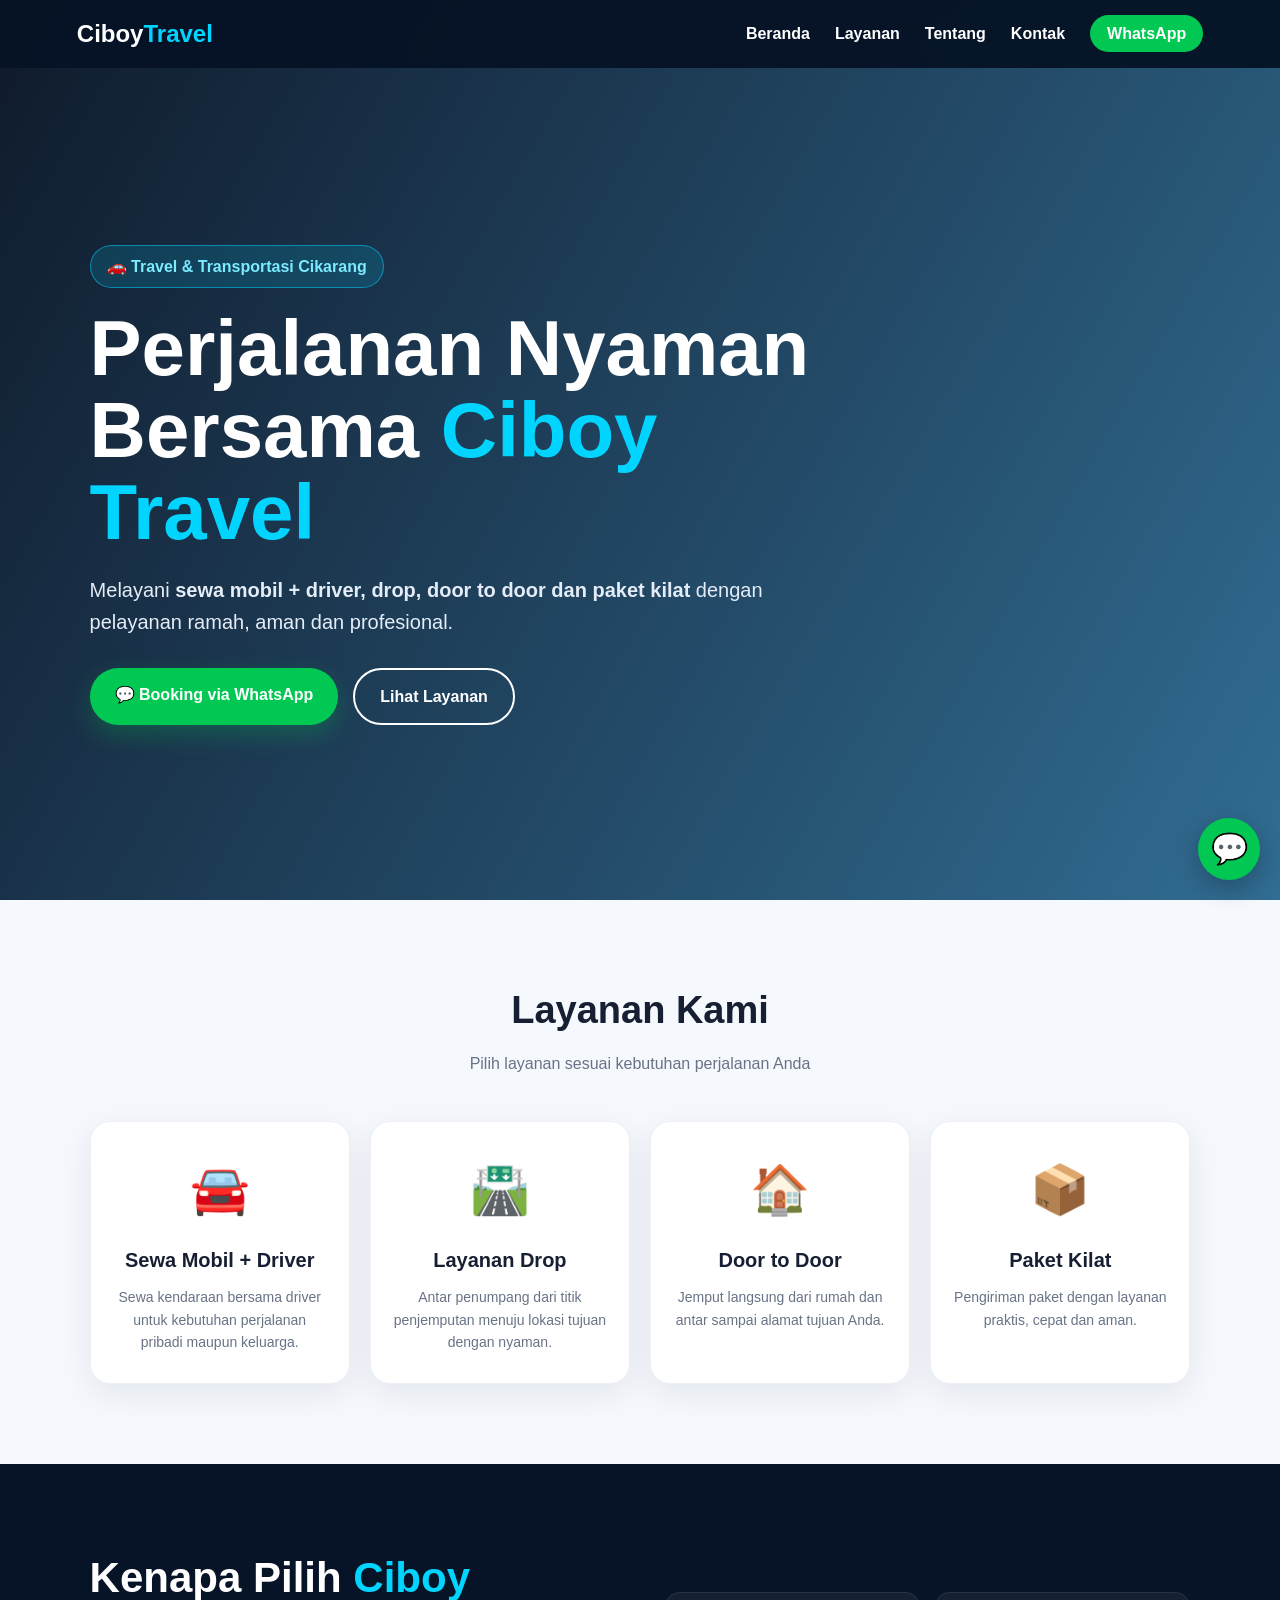
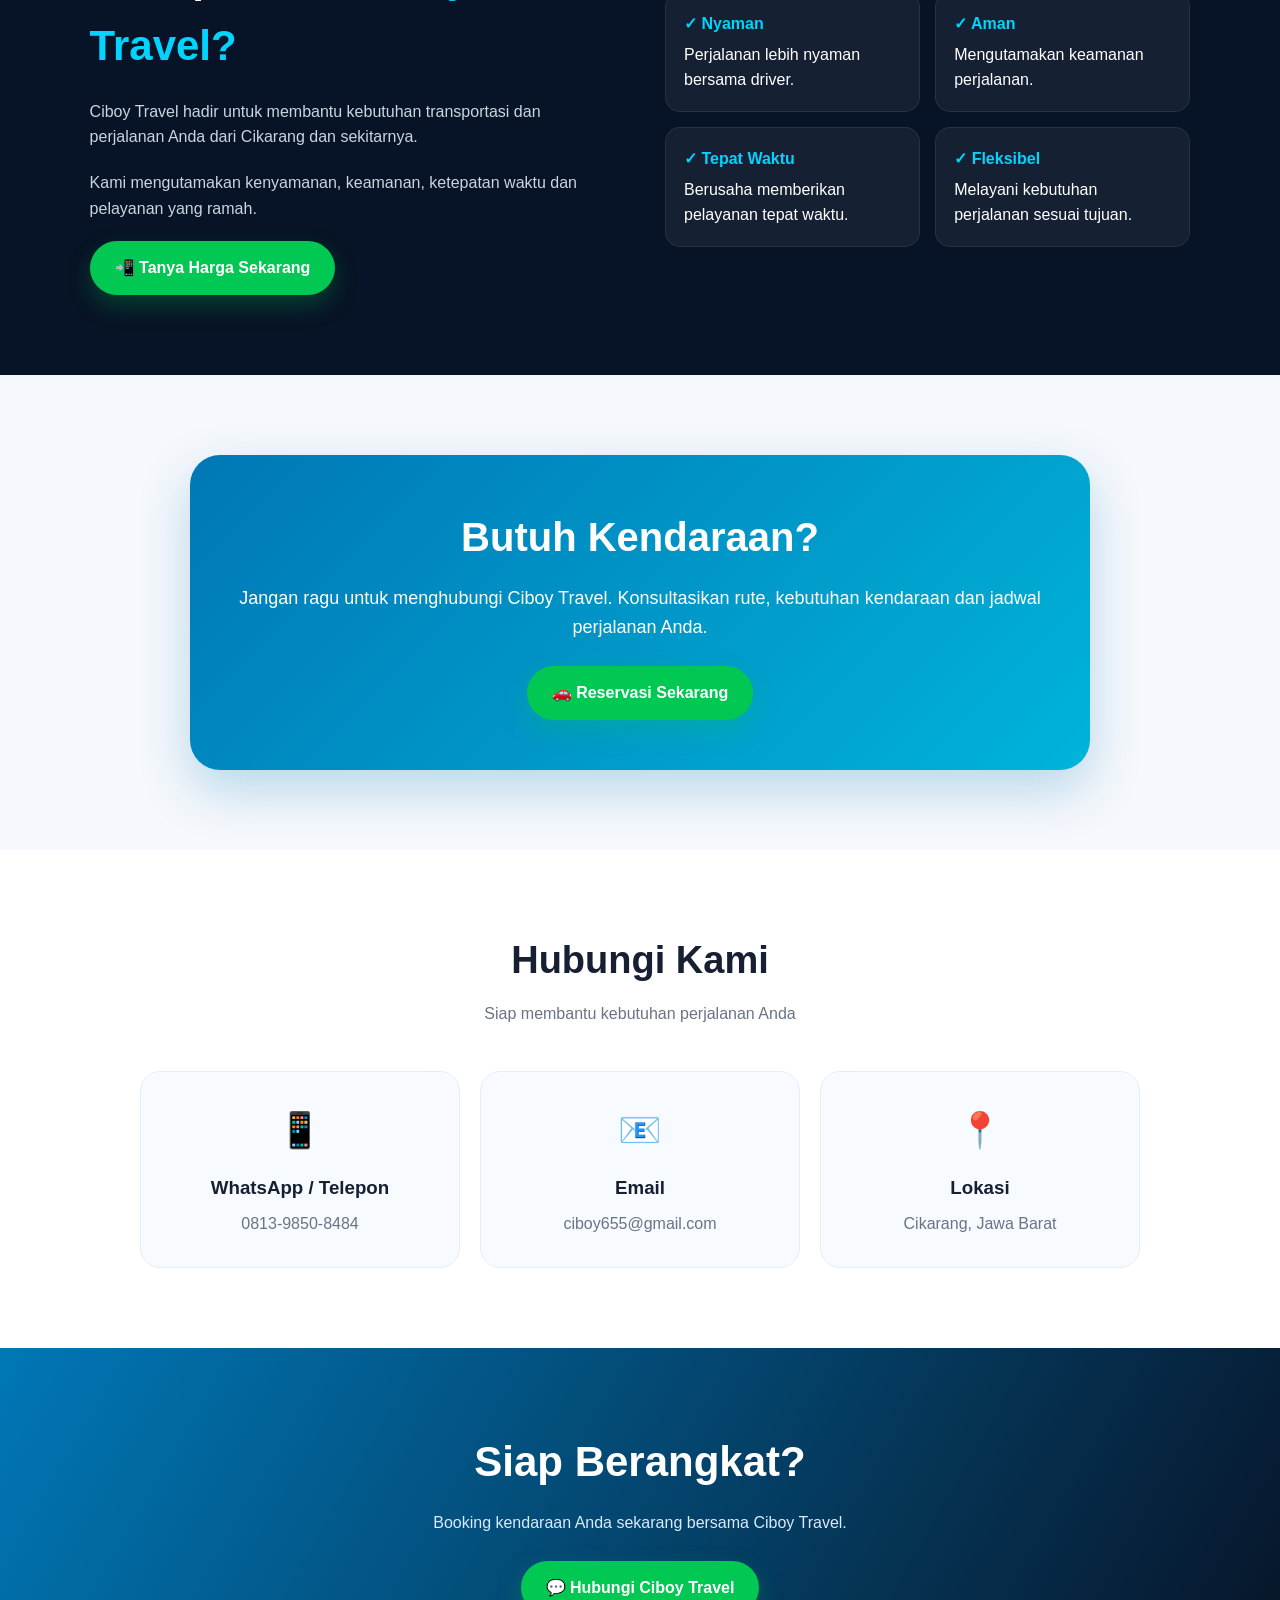
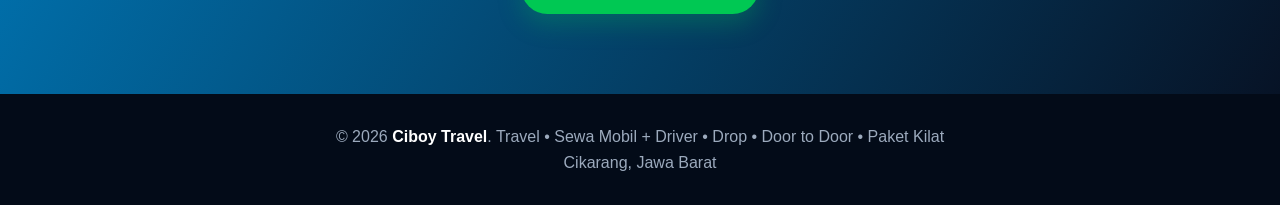
==== commit 1ac543e0: "Improve SEO and update layout in index.html Updated the title and meta description for better SEO. E" ====
--- a/index.html
+++ b/index.html
@@ -4,128 +4,701 @@
     <meta charset="UTF-8">
     <meta name="viewport" content="width=device-width, initial-scale=1.0">
 
-    <title>Ciboy Travel | Travel & Sewa Mobil</title>
+    <title>Ciboy Travel | Sewa Mobil + Driver | Drop & Door to Door</title>
+
+    <meta name="description" content="Ciboy Travel Cikarang melayani sewa mobil + driver, perjalanan drop, door to door dan paket kilat. Hubungi 081398508484.">
 
     <style>
+        * {
+            margin: 0;
+            padding: 0;
+            box-sizing: border-box;
+            scroll-behavior: smooth;
+        }
+
         body {
-            margin: 0;
-            font-family: Arial, sans-serif;
-            background: #f5f5f5;
-            color: #222;
-        }
-
-        header {
-            background: #d71920;
-            color: white;
-            padding: 20px;
+            font-family: Arial, Helvetica, sans-serif;
+            background: #f5f8fc;
+            color: #172033;
+            line-height: 1.6;
+        }
+
+        /* NAVBAR */
+        nav {
+            position: fixed;
+            top: 0;
+            left: 0;
+            width: 100%;
+            z-index: 1000;
+            background: rgba(7, 19, 38, 0.96);
+            backdrop-filter: blur(10px);
+            padding: 15px 6%;
+            display: flex;
+            align-items: center;
+            justify-content: space-between;
+        }
+
+        .logo {
+            color: white;
+            font-size: 24px;
+            font-weight: 800;
+        }
+
+        .logo span {
+            color: #00d4ff;
+        }
+
+        nav ul {
+            display: flex;
+            list-style: none;
+            gap: 25px;
+        }
+
+        nav ul li a {
+            color: white;
+            text-decoration: none;
+            font-weight: bold;
+            transition: 0.3s;
+        }
+
+        nav ul li a:hover {
+            color: #00d4ff;
+        }
+
+        .nav-btn {
+            background: #00c853;
+            padding: 10px 17px;
+            border-radius: 30px;
+            color: white !important;
+        }
+
+        /* HERO */
+        .hero {
+            min-height: 100vh;
+            padding: 150px 7% 80px;
+            display: flex;
+            align-items: center;
+            background:
+                linear-gradient(120deg, rgba(3, 14, 32, .95), rgba(0, 74, 120, .80)),
+                url("https://images.unsplash.com/photo-1544620347-c4fd4a3d5957?auto=format&fit=crop&w=1800&q=85")
+                center/cover;
+            color: white;
+        }
+
+        .hero-content {
+            max-width: 800px;
+        }
+
+        .badge {
+            display: inline-block;
+            background: rgba(0, 212, 255, .15);
+            border: 1px solid rgba(0, 212, 255, .5);
+            padding: 8px 16px;
+            border-radius: 30px;
+            margin-bottom: 20px;
+            color: #7ceaff;
+            font-weight: bold;
+        }
+
+        .hero h1 {
+            font-size: clamp(42px, 7vw, 78px);
+            line-height: 1.05;
+            margin-bottom: 20px;
+        }
+
+        .hero h1 span {
+            color: #00d4ff;
+        }
+
+        .hero p {
+            font-size: 20px;
+            max-width: 700px;
+            color: #e4edf7;
+            margin-bottom: 30px;
+        }
+
+        .buttons {
+            display: flex;
+            gap: 15px;
+            flex-wrap: wrap;
+        }
+
+        .btn {
+            display: inline-block;
+            text-decoration: none;
+            padding: 14px 25px;
+            border-radius: 35px;
+            font-weight: bold;
+            transition: .3s;
+        }
+
+        .btn-wa {
+            background: #00c853;
+            color: white;
+            box-shadow: 0 10px 25px rgba(0, 200, 83, .25);
+        }
+
+        .btn-wa:hover {
+            transform: translateY(-3px);
+            background: #00a844;
+        }
+
+        .btn-outline {
+            border: 2px solid white;
+            color: white;
+        }
+
+        .btn-outline:hover {
+            background: white;
+            color: #071326;
+        }
+
+        /* SECTION */
+        section {
+            padding: 80px 7%;
+        }
+
+        .section-title {
             text-align: center;
-        }
-
-        .hero {
-            padding: 70px 20px;
+            margin-bottom: 45px;
+        }
+
+        .section-title h2 {
+            font-size: 38px;
+            margin-bottom: 10px;
+        }
+
+        .section-title p {
+            color: #697386;
+        }
+
+        /* SERVICES */
+        .services {
+            display: grid;
+            grid-template-columns: repeat(4, 1fr);
+            gap: 20px;
+        }
+
+        .service {
+            background: white;
+            padding: 30px 22px;
+            border-radius: 20px;
             text-align: center;
+            box-shadow: 0 10px 35px rgba(19, 42, 76, .08);
+            transition: .3s;
+            border: 1px solid #edf1f7;
+        }
+
+        .service:hover {
+            transform: translateY(-8px);
+            box-shadow: 0 20px 45px rgba(19, 42, 76, .15);
+        }
+
+        .icon {
+            font-size: 48px;
+            margin-bottom: 15px;
+        }
+
+        .service h3 {
+            margin-bottom: 10px;
+            font-size: 20px;
+        }
+
+        .service p {
+            color: #687386;
+            font-size: 14px;
+        }
+
+        /* ABOUT */
+        .about {
+            background: #071326;
+            color: white;
+        }
+
+        .about-container {
+            display: grid;
+            grid-template-columns: 1fr 1fr;
+            gap: 50px;
+            align-items: center;
+        }
+
+        .about h2 {
+            font-size: 42px;
+            margin-bottom: 20px;
+        }
+
+        .about h2 span {
+            color: #00d4ff;
+        }
+
+        .about p {
+            color: #cbd5e1;
+            margin-bottom: 20px;
+        }
+
+        .features {
+            display: grid;
+            grid-template-columns: 1fr 1fr;
+            gap: 15px;
+        }
+
+        .feature {
+            background: rgba(255,255,255,.06);
+            padding: 18px;
+            border-radius: 15px;
+            border: 1px solid rgba(255,255,255,.08);
+        }
+
+        .feature strong {
+            display: block;
+            color: #00d4ff;
+            margin-bottom: 5px;
+        }
+
+        /* PRICE */
+        .price-box {
+            max-width: 900px;
+            margin: auto;
+            background: linear-gradient(135deg, #0077b6, #00b4d8);
+            border-radius: 30px;
+            padding: 50px 30px;
+            color: white;
+            text-align: center;
+            box-shadow: 0 20px 50px rgba(0, 119, 182, .25);
+        }
+
+        .price-box h2 {
+            font-size: 40px;
+            margin-bottom: 15px;
+        }
+
+        .price-box p {
+            margin-bottom: 25px;
+            font-size: 18px;
+        }
+
+        /* CONTACT */
+        .contact {
             background: white;
         }
 
-        .hero h1 {
+        .contact-container {
+            max-width: 1000px;
+            margin: auto;
+            display: grid;
+            grid-template-columns: repeat(3, 1fr);
+            gap: 20px;
+        }
+
+        .contact-card {
+            padding: 30px;
+            background: #f7faff;
+            border-radius: 20px;
+            text-align: center;
+            border: 1px solid #e7edf6;
+        }
+
+        .contact-card .icon {
+            font-size: 35px;
+        }
+
+        .contact-card h3 {
+            margin-bottom: 8px;
+        }
+
+        .contact-card p {
+            color: #697386;
+            word-break: break-word;
+        }
+
+        /* CTA */
+        .cta {
+            padding: 80px 7%;
+            text-align: center;
+            background:
+                linear-gradient(120deg, #0077b6, #071326);
+            color: white;
+        }
+
+        .cta h2 {
             font-size: 42px;
             margin-bottom: 15px;
         }
 
-        .hero p {
-            font-size: 20px;
-        }
-
-        .btn {
-            display: inline-block;
-            margin-top: 20px;
-            padding: 15px 25px;
-            background: #25D366;
-            color: white;
+        .cta p {
+            margin-bottom: 25px;
+            color: #dbeafe;
+        }
+
+        /* FOOTER */
+        footer {
+            background: #030b18;
+            color: #9caabd;
+            text-align: center;
+            padding: 30px 20px;
+        }
+
+        footer strong {
+            color: white;
+        }
+
+        /* FLOATING WA */
+        .floating-wa {
+            position: fixed;
+            right: 20px;
+            bottom: 20px;
+            width: 62px;
+            height: 62px;
+            border-radius: 50%;
+            background: #00c853;
+            color: white;
+            display: flex;
+            align-items: center;
+            justify-content: center;
             text-decoration: none;
-            border-radius: 8px;
-            font-weight: bold;
-        }
-
-        .layanan {
-            padding: 40px 20px;
-            text-align: center;
-        }
-
-        .kartu {
-            background: white;
-            max-width: 700px;
-            margin: 15px auto;
-            padding: 25px;
-            border-radius: 12px;
-            box-shadow: 0 3px 10px rgba(0,0,0,0.1);
-        }
-
-        footer {
-            background: #111;
-            color: white;
-            text-align: center;
-            padding: 25px;
+            font-size: 30px;
+            box-shadow: 0 8px 25px rgba(0,0,0,.25);
+            z-index: 999;
+            animation: pulse 2s infinite;
+        }
+
+        @keyframes pulse {
+            0% {
+                box-shadow: 0 0 0 0 rgba(0, 200, 83, .5);
+            }
+            70% {
+                box-shadow: 0 0 0 18px rgba(0, 200, 83, 0);
+            }
+            100% {
+                box-shadow: 0 0 0 0 rgba(0, 200, 83, 0);
+            }
+        }
+
+        /* MOBILE */
+        @media (max-width: 900px) {
+            nav ul {
+                display: none;
+            }
+
+            .services {
+                grid-template-columns: repeat(2, 1fr);
+            }
+
+            .about-container {
+                grid-template-columns: 1fr;
+            }
+
+            .contact-container {
+                grid-template-columns: 1fr;
+            }
+        }
+
+        @media (max-width: 600px) {
+            .hero {
+                padding: 130px 6% 70px;
+            }
+
+            .hero h1 {
+                font-size: 45px;
+            }
+
+            .hero p {
+                font-size: 17px;
+            }
+
+            section {
+                padding: 60px 6%;
+            }
+
+            .services {
+                grid-template-columns: 1fr;
+            }
+
+            .features {
+                grid-template-columns: 1fr;
+            }
+
+            .section-title h2,
+            .about h2,
+            .cta h2 {
+                font-size: 32px;
+            }
+
+            .btn {
+                width: 100%;
+                text-align: center;
+            }
+
+            .logo {
+                font-size: 20px;
+            }
         }
     </style>
 </head>
 
 <body>
 
-<header>
-    <h2>🚗 CIBOY TRAVEL</h2>
-    <p>Travel & Sewa Mobil + Driver</p>
-</header>
-
-<section class="hero">
-    <h1>Perjalanan Nyaman Bersama Ciboy Travel</h1>
-
-    <p>
-        Melayani Travel, Drop, Pick Up,
-        dan Sewa Mobil + Driver.
-    </p>
-
-    <a class="btn"
-       href="https://wa.me/6281398508484"
-       target="_blank">
-        💬 Pesan via WhatsApp
+    <!-- NAVBAR -->
+    <nav>
+        <div class="logo">
+            Ciboy<span>Travel</span>
+        </div>
+
+        <ul>
+            <li><a href="#beranda">Beranda</a></li>
+            <li><a href="#layanan">Layanan</a></li>
+            <li><a href="#tentang">Tentang</a></li>
+            <li><a href="#kontak">Kontak</a></li>
+            <li>
+                <a class="nav-btn"
+                   href="https://wa.me/6281398508484?text=Halo%20Ciboy%20Travel,%20saya%20ingin%20bertanya%20tentang%20layanan."
+                   target="_blank">
+                    WhatsApp
+                </a>
+            </li>
+        </ul>
+    </nav>
+
+
+    <!-- HERO -->
+    <section class="hero" id="beranda">
+        <div class="hero-content">
+
+            <div class="badge">
+                🚗 Travel & Transportasi Cikarang
+            </div>
+
+            <h1>
+                Perjalanan Nyaman<br>
+                Bersama <span>Ciboy Travel</span>
+            </h1>
+
+            <p>
+                Melayani <strong>sewa mobil + driver, drop, door to door
+                dan paket kilat</strong> dengan pelayanan ramah, aman dan
+                profesional.
+            </p>
+
+            <div class="buttons">
+                <a class="btn btn-wa"
+                   href="https://wa.me/6281398508484?text=Halo%20Ciboy%20Travel,%20saya%20ingin%20booking."
+                   target="_blank">
+                    💬 Booking via WhatsApp
+                </a>
+
+                <a class="btn btn-outline" href="#layanan">
+                    Lihat Layanan
+                </a>
+            </div>
+
+        </div>
+    </section>
+
+
+    <!-- LAYANAN -->
+    <section id="layanan">
+
+        <div class="section-title">
+            <h2>Layanan Kami</h2>
+            <p>Pilih layanan sesuai kebutuhan perjalanan Anda</p>
+        </div>
+
+        <div class="services">
+
+            <div class="service">
+                <div class="icon">🚘</div>
+                <h3>Sewa Mobil + Driver</h3>
+                <p>
+                    Sewa kendaraan bersama driver untuk kebutuhan
+                    perjalanan pribadi maupun keluarga.
+                </p>
+            </div>
+
+            <div class="service">
+                <div class="icon">🛣️</div>
+                <h3>Layanan Drop</h3>
+                <p>
+                    Antar penumpang dari titik penjemputan menuju
+                    lokasi tujuan dengan nyaman.
+                </p>
+            </div>
+
+            <div class="service">
+                <div class="icon">🏠</div>
+                <h3>Door to Door</h3>
+                <p>
+                    Jemput langsung dari rumah dan antar sampai
+                    alamat tujuan Anda.
+                </p>
+            </div>
+
+            <div class="service">
+                <div class="icon">📦</div>
+                <h3>Paket Kilat</h3>
+                <p>
+                    Pengiriman paket dengan layanan praktis,
+                    cepat dan aman.
+                </p>
+            </div>
+
+        </div>
+    </section>
+
+
+    <!-- TENTANG -->
+    <section class="about" id="tentang">
+
+        <div class="about-container">
+
+            <div>
+                <h2>
+                    Kenapa Pilih
+                    <span>Ciboy Travel?</span>
+                </h2>
+
+                <p>
+                    Ciboy Travel hadir untuk membantu kebutuhan
+                    transportasi dan perjalanan Anda dari Cikarang
+                    dan sekitarnya.
+                </p>
+
+                <p>
+                    Kami mengutamakan kenyamanan, keamanan,
+                    ketepatan waktu dan pelayanan yang ramah.
+                </p>
+
+                <a class="btn btn-wa"
+                   href="https://wa.me/6281398508484?text=Halo%20Ciboy%20Travel,%20saya%20mau%20tanya%20harga."
+                   target="_blank">
+                    📲 Tanya Harga Sekarang
+                </a>
+            </div>
+
+            <div class="features">
+
+                <div class="feature">
+                    <strong>✓ Nyaman</strong>
+                    Perjalanan lebih nyaman bersama driver.
+                </div>
+
+                <div class="feature">
+                    <strong>✓ Aman</strong>
+                    Mengutamakan keamanan perjalanan.
+                </div>
+
+                <div class="feature">
+                    <strong>✓ Tepat Waktu</strong>
+                    Berusaha memberikan pelayanan tepat waktu.
+                </div>
+
+                <div class="feature">
+                    <strong>✓ Fleksibel</strong>
+                    Melayani kebutuhan perjalanan sesuai tujuan.
+                </div>
+
+            </div>
+
+        </div>
+    </section>
+
+
+    <!-- HARGA / CTA -->
+    <section>
+
+        <div class="price-box">
+
+            <h2>Butuh Kendaraan?</h2>
+
+            <p>
+                Jangan ragu untuk menghubungi Ciboy Travel.
+                Konsultasikan rute, kebutuhan kendaraan dan jadwal
+                perjalanan Anda.
+            </p>
+
+            <a class="btn btn-wa"
+               href="https://wa.me/6281398508484?text=Halo%20Ciboy%20Travel,%20saya%20ingin%20reservasi%20perjalanan."
+               target="_blank">
+                🚗 Reservasi Sekarang
+            </a>
+
+        </div>
+
+    </section>
+
+
+    <!-- KONTAK -->
+    <section class="contact" id="kontak">
+
+        <div class="section-title">
+            <h2>Hubungi Kami</h2>
+            <p>Siap membantu kebutuhan perjalanan Anda</p>
+        </div>
+
+        <div class="contact-container">
+
+            <div class="contact-card">
+                <div class="icon">📱</div>
+                <h3>WhatsApp / Telepon</h3>
+                <p>0813-9850-8484</p>
+            </div>
+
+            <div class="contact-card">
+                <div class="icon">📧</div>
+                <h3>Email</h3>
+                <p>ciboy655@gmail.com</p>
+            </div>
+
+            <div class="contact-card">
+                <div class="icon">📍</div>
+                <h3>Lokasi</h3>
+                <p>Cikarang, Jawa Barat</p>
+            </div>
+
+        </div>
+
+    </section>
+
+
+    <!-- CTA -->
+    <section class="cta">
+
+        <h2>Siap Berangkat?</h2>
+
+        <p>
+            Booking kendaraan Anda sekarang bersama Ciboy Travel.
+        </p>
+
+        <a class="btn btn-wa"
+           href="https://wa.me/6281398508484?text=Halo%20Ciboy%20Travel,%20saya%20ingin%20booking%20kendaraan."
+           target="_blank">
+            💬 Hubungi Ciboy Travel
+        </a>
+
+    </section>
+
+
+    <!-- FOOTER -->
+    <footer>
+
+        <p>
+            © 2026 <strong>Ciboy Travel</strong>.
+            Travel • Sewa Mobil + Driver • Drop • Door to Door • Paket Kilat
+        </p>
+
+        <p>
+            Cikarang, Jawa Barat
+        </p>
+
+    </footer>
+
+
+    <!-- FLOATING WHATSAPP -->
+    <a class="floating-wa"
+       href="https://wa.me/6281398508484?text=Halo%20Ciboy%20Travel,%20saya%20ingin%20bertanya%20tentang%20layanan."
+       target="_blank"
+       title="Chat WhatsApp">
+        💬
     </a>
-</section>
-
-<section class="layanan">
-
-    <h2>Layanan Kami</h2>
-
-    <div class="kartu">
-        <h3>🚐 Travel Antar Kota</h3>
-        <p>
-            Perjalanan nyaman dan aman untuk kebutuhan Anda.
-        </p>
-    </div>
-
-    <div class="kartu">
-        <h3>🚗 Sewa Mobil + Driver</h3>
-        <p>
-            Sewa kendaraan dengan driver untuk perjalanan pribadi,
-            keluarga maupun pekerjaan.
-        </p>
-    </div>
-
-    <div class="kartu">
-        <h3>📍 Drop & Pick Up</h3>
-        <p>
-            Layanan antar dan jemput sesuai kebutuhan.
-        </p>
-    </div>
-
-</section>
-
-<footer>
-    <h3>Ciboy Travel</h3>
-    <p>📍 Cikarang, Bekasi</p>
-    <p>📞 0813-9850-8484</p>
-    <p>📧 ciboy655@gmail.com</p>
-</footer>
 
 </body>
 </html>
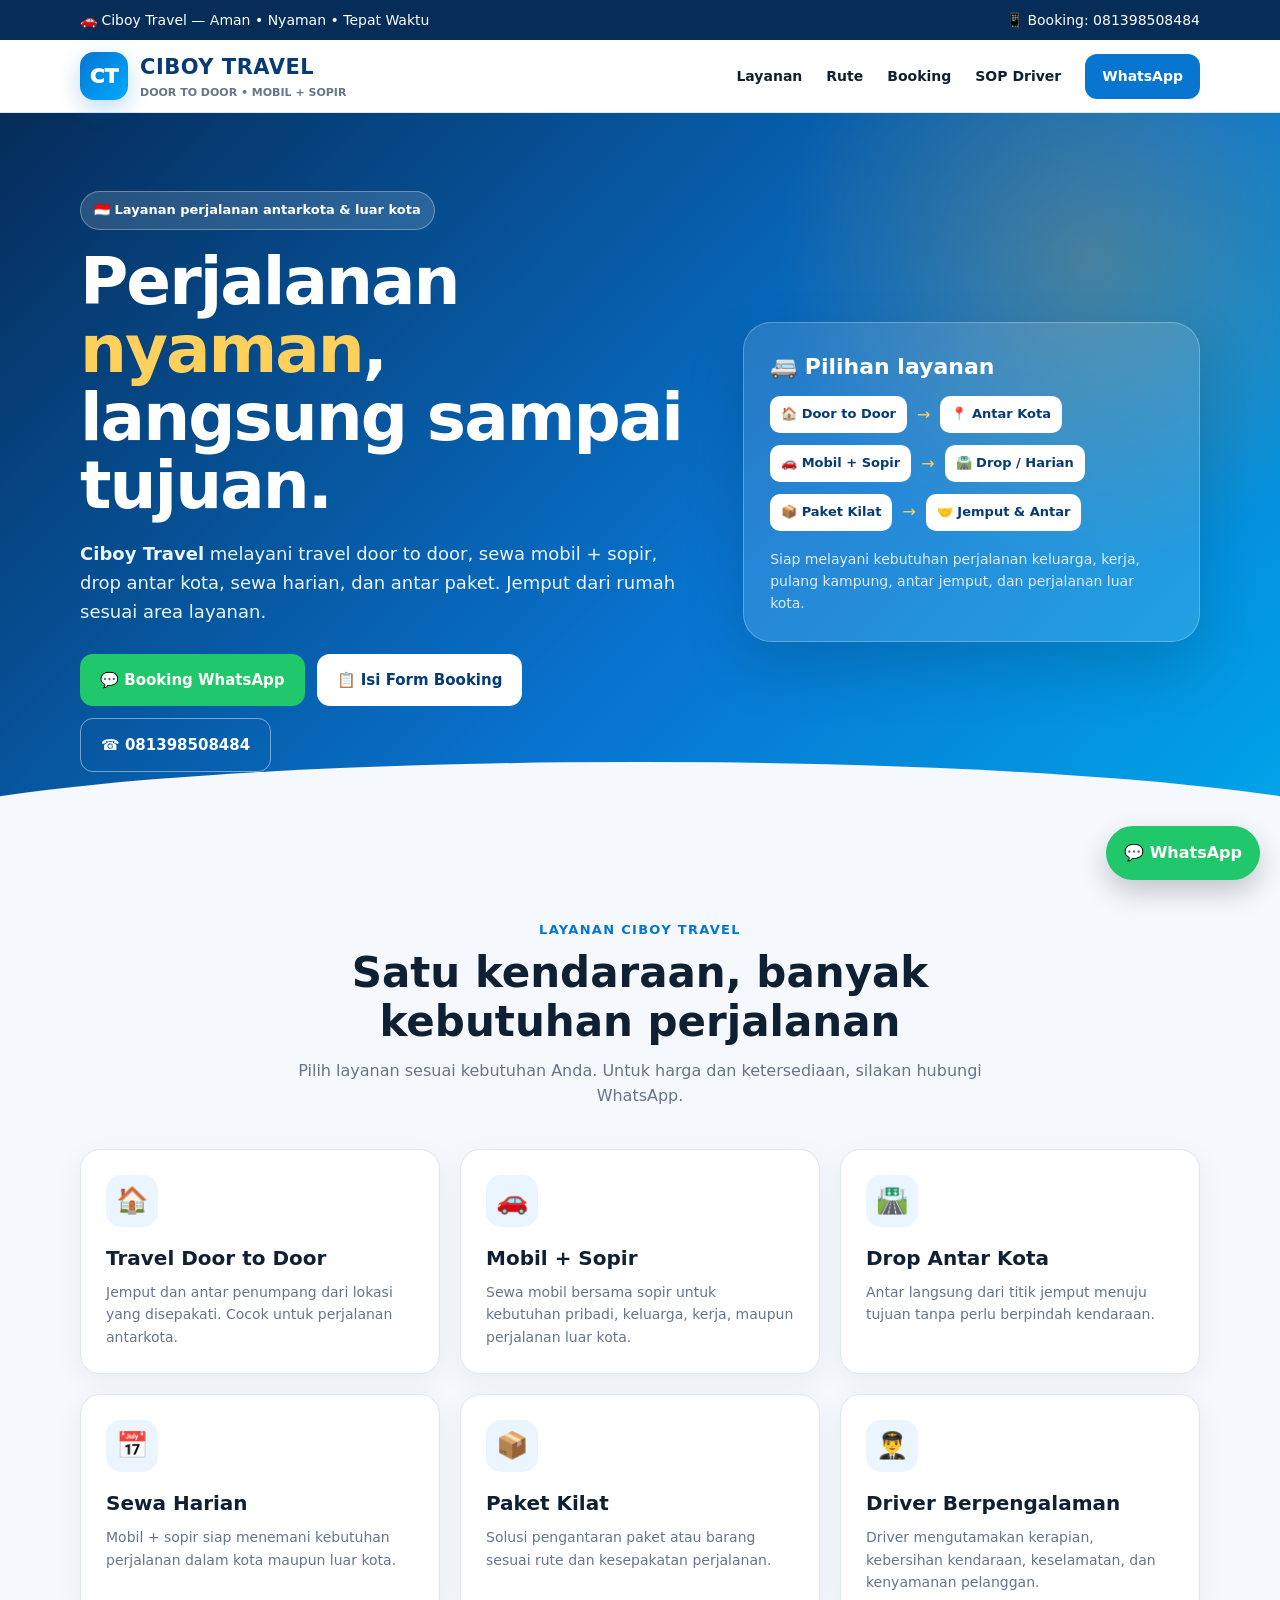
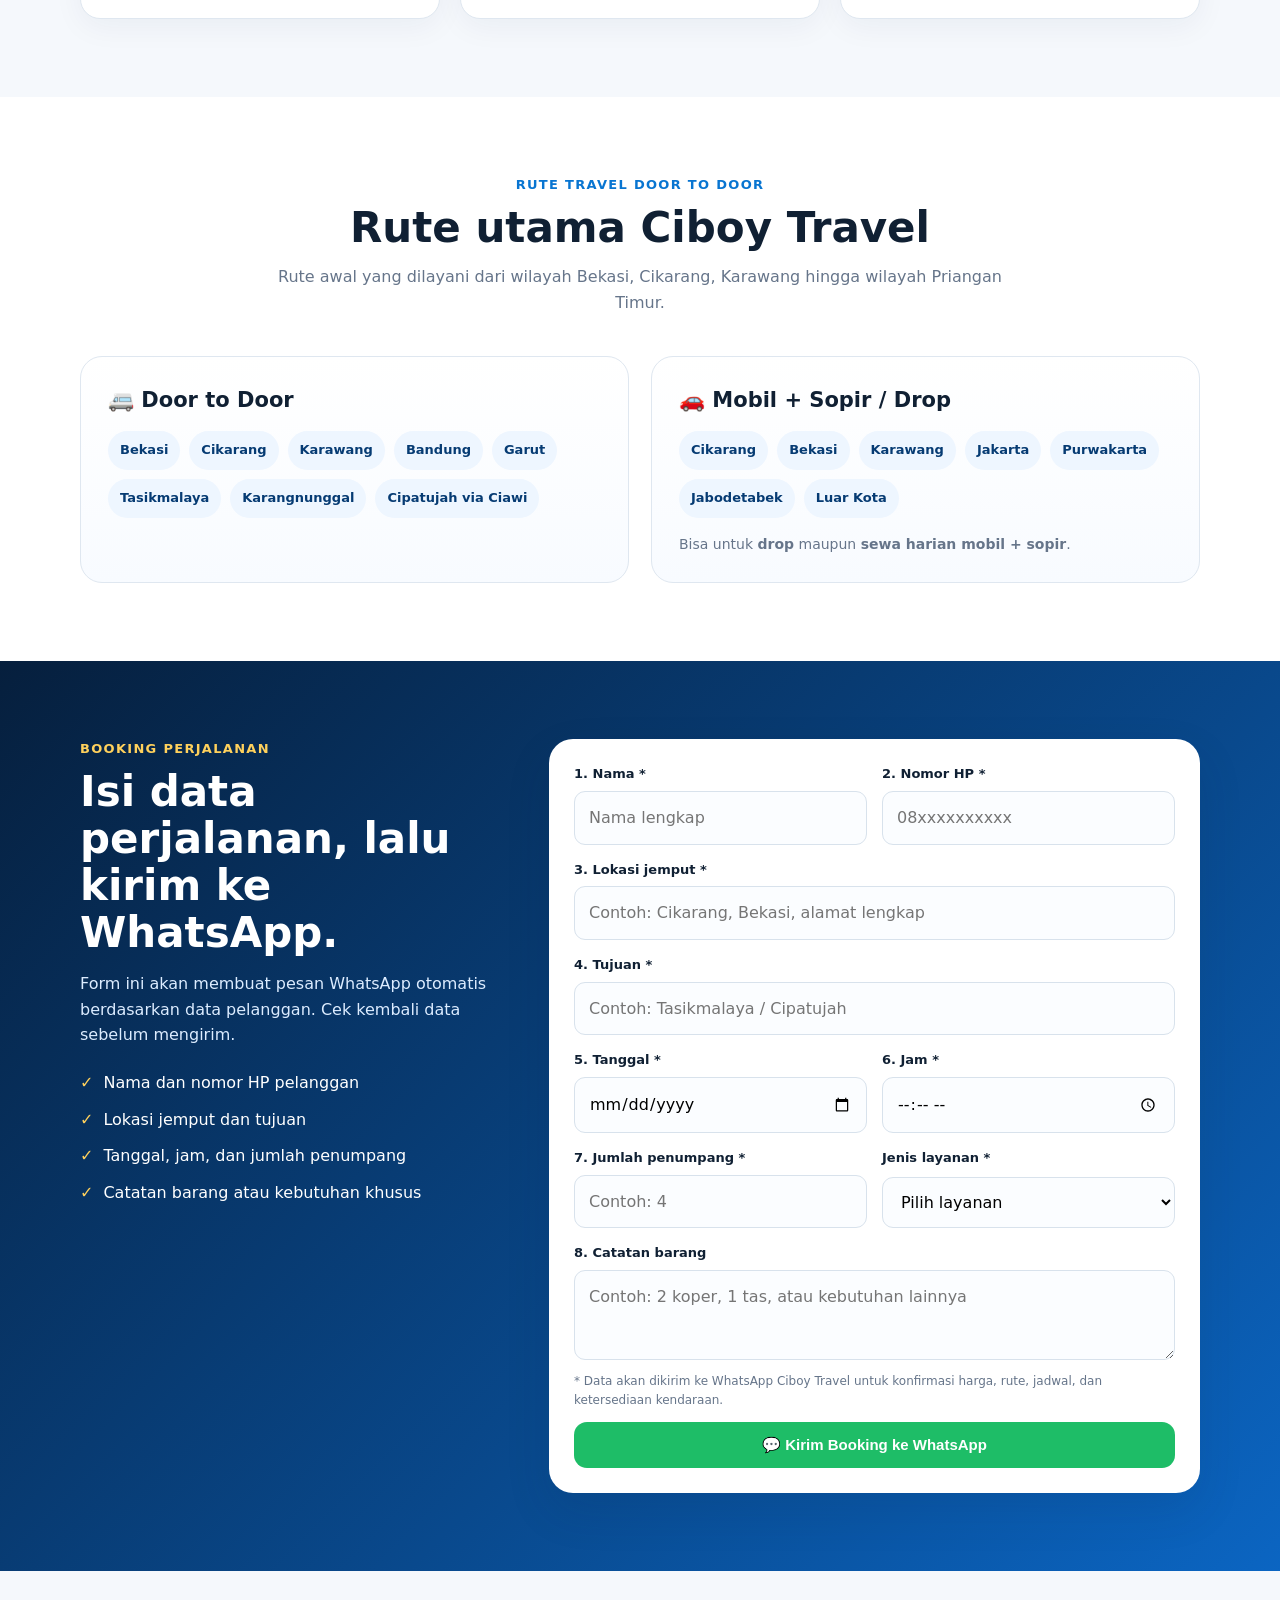
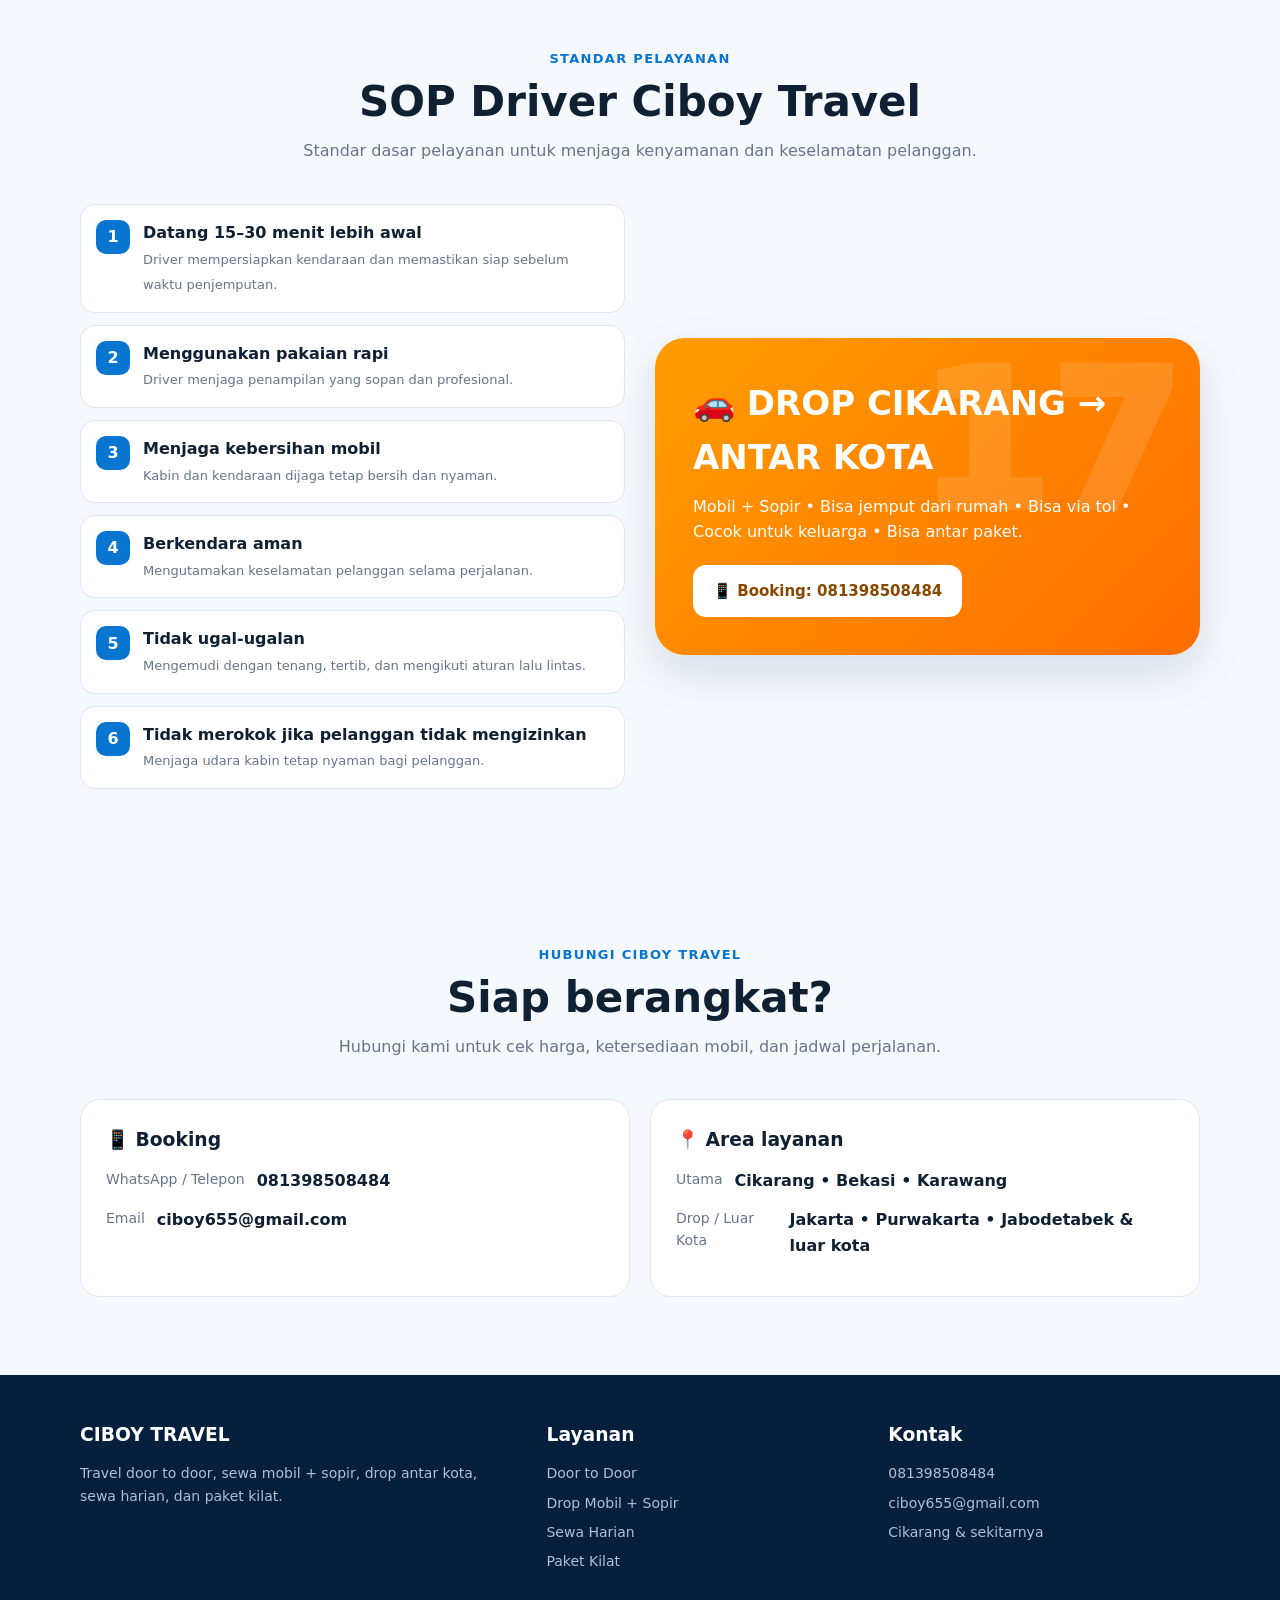
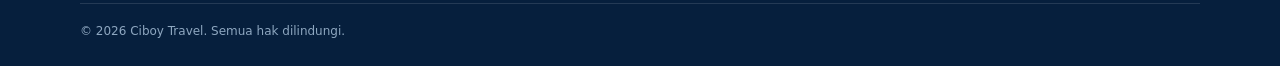
==== commit bd76735b: "Update print statement from 'Hello' to 'Goodbye'" ====
--- a/index.html
+++ b/index.html
@@ -1,704 +1,461 @@
 <!DOCTYPE html>
 <html lang="id">
 <head>
-    <meta charset="UTF-8">
-    <meta name="viewport" content="width=device-width, initial-scale=1.0">
-
-    <title>Ciboy Travel | Sewa Mobil + Driver | Drop & Door to Door</title>
-
-    <meta name="description" content="Ciboy Travel Cikarang melayani sewa mobil + driver, perjalanan drop, door to door dan paket kilat. Hubungi 081398508484.">
-
-    <style>
-        * {
-            margin: 0;
-            padding: 0;
-            box-sizing: border-box;
-            scroll-behavior: smooth;
-        }
-
-        body {
-            font-family: Arial, Helvetica, sans-serif;
-            background: #f5f8fc;
-            color: #172033;
-            line-height: 1.6;
-        }
-
-        /* NAVBAR */
-        nav {
-            position: fixed;
-            top: 0;
-            left: 0;
-            width: 100%;
-            z-index: 1000;
-            background: rgba(7, 19, 38, 0.96);
-            backdrop-filter: blur(10px);
-            padding: 15px 6%;
-            display: flex;
-            align-items: center;
-            justify-content: space-between;
-        }
-
-        .logo {
-            color: white;
-            font-size: 24px;
-            font-weight: 800;
-        }
-
-        .logo span {
-            color: #00d4ff;
-        }
-
-        nav ul {
-            display: flex;
-            list-style: none;
-            gap: 25px;
-        }
-
-        nav ul li a {
-            color: white;
-            text-decoration: none;
-            font-weight: bold;
-            transition: 0.3s;
-        }
-
-        nav ul li a:hover {
-            color: #00d4ff;
-        }
-
-        .nav-btn {
-            background: #00c853;
-            padding: 10px 17px;
-            border-radius: 30px;
-            color: white !important;
-        }
-
-        /* HERO */
-        .hero {
-            min-height: 100vh;
-            padding: 150px 7% 80px;
-            display: flex;
-            align-items: center;
-            background:
-                linear-gradient(120deg, rgba(3, 14, 32, .95), rgba(0, 74, 120, .80)),
-                url("https://images.unsplash.com/photo-1544620347-c4fd4a3d5957?auto=format&fit=crop&w=1800&q=85")
-                center/cover;
-            color: white;
-        }
-
-        .hero-content {
-            max-width: 800px;
-        }
-
-        .badge {
-            display: inline-block;
-            background: rgba(0, 212, 255, .15);
-            border: 1px solid rgba(0, 212, 255, .5);
-            padding: 8px 16px;
-            border-radius: 30px;
-            margin-bottom: 20px;
-            color: #7ceaff;
-            font-weight: bold;
-        }
-
-        .hero h1 {
-            font-size: clamp(42px, 7vw, 78px);
-            line-height: 1.05;
-            margin-bottom: 20px;
-        }
-
-        .hero h1 span {
-            color: #00d4ff;
-        }
-
-        .hero p {
-            font-size: 20px;
-            max-width: 700px;
-            color: #e4edf7;
-            margin-bottom: 30px;
-        }
-
-        .buttons {
-            display: flex;
-            gap: 15px;
-            flex-wrap: wrap;
-        }
-
-        .btn {
-            display: inline-block;
-            text-decoration: none;
-            padding: 14px 25px;
-            border-radius: 35px;
-            font-weight: bold;
-            transition: .3s;
-        }
-
-        .btn-wa {
-            background: #00c853;
-            color: white;
-            box-shadow: 0 10px 25px rgba(0, 200, 83, .25);
-        }
-
-        .btn-wa:hover {
-            transform: translateY(-3px);
-            background: #00a844;
-        }
-
-        .btn-outline {
-            border: 2px solid white;
-            color: white;
-        }
-
-        .btn-outline:hover {
-            background: white;
-            color: #071326;
-        }
-
-        /* SECTION */
-        section {
-            padding: 80px 7%;
-        }
-
-        .section-title {
-            text-align: center;
-            margin-bottom: 45px;
-        }
-
-        .section-title h2 {
-            font-size: 38px;
-            margin-bottom: 10px;
-        }
-
-        .section-title p {
-            color: #697386;
-        }
-
-        /* SERVICES */
-        .services {
-            display: grid;
-            grid-template-columns: repeat(4, 1fr);
-            gap: 20px;
-        }
-
-        .service {
-            background: white;
-            padding: 30px 22px;
-            border-radius: 20px;
-            text-align: center;
-            box-shadow: 0 10px 35px rgba(19, 42, 76, .08);
-            transition: .3s;
-            border: 1px solid #edf1f7;
-        }
-
-        .service:hover {
-            transform: translateY(-8px);
-            box-shadow: 0 20px 45px rgba(19, 42, 76, .15);
-        }
-
-        .icon {
-            font-size: 48px;
-            margin-bottom: 15px;
-        }
-
-        .service h3 {
-            margin-bottom: 10px;
-            font-size: 20px;
-        }
-
-        .service p {
-            color: #687386;
-            font-size: 14px;
-        }
-
-        /* ABOUT */
-        .about {
-            background: #071326;
-            color: white;
-        }
-
-        .about-container {
-            display: grid;
-            grid-template-columns: 1fr 1fr;
-            gap: 50px;
-            align-items: center;
-        }
-
-        .about h2 {
-            font-size: 42px;
-            margin-bottom: 20px;
-        }
-
-        .about h2 span {
-            color: #00d4ff;
-        }
-
-        .about p {
-            color: #cbd5e1;
-            margin-bottom: 20px;
-        }
-
-        .features {
-            display: grid;
-            grid-template-columns: 1fr 1fr;
-            gap: 15px;
-        }
-
-        .feature {
-            background: rgba(255,255,255,.06);
-            padding: 18px;
-            border-radius: 15px;
-            border: 1px solid rgba(255,255,255,.08);
-        }
-
-        .feature strong {
-            display: block;
-            color: #00d4ff;
-            margin-bottom: 5px;
-        }
-
-        /* PRICE */
-        .price-box {
-            max-width: 900px;
-            margin: auto;
-            background: linear-gradient(135deg, #0077b6, #00b4d8);
-            border-radius: 30px;
-            padding: 50px 30px;
-            color: white;
-            text-align: center;
-            box-shadow: 0 20px 50px rgba(0, 119, 182, .25);
-        }
-
-        .price-box h2 {
-            font-size: 40px;
-            margin-bottom: 15px;
-        }
-
-        .price-box p {
-            margin-bottom: 25px;
-            font-size: 18px;
-        }
-
-        /* CONTACT */
-        .contact {
-            background: white;
-        }
-
-        .contact-container {
-            max-width: 1000px;
-            margin: auto;
-            display: grid;
-            grid-template-columns: repeat(3, 1fr);
-            gap: 20px;
-        }
-
-        .contact-card {
-            padding: 30px;
-            background: #f7faff;
-            border-radius: 20px;
-            text-align: center;
-            border: 1px solid #e7edf6;
-        }
-
-        .contact-card .icon {
-            font-size: 35px;
-        }
-
-        .contact-card h3 {
-            margin-bottom: 8px;
-        }
-
-        .contact-card p {
-            color: #697386;
-            word-break: break-word;
-        }
-
-        /* CTA */
-        .cta {
-            padding: 80px 7%;
-            text-align: center;
-            background:
-                linear-gradient(120deg, #0077b6, #071326);
-            color: white;
-        }
-
-        .cta h2 {
-            font-size: 42px;
-            margin-bottom: 15px;
-        }
-
-        .cta p {
-            margin-bottom: 25px;
-            color: #dbeafe;
-        }
-
-        /* FOOTER */
-        footer {
-            background: #030b18;
-            color: #9caabd;
-            text-align: center;
-            padding: 30px 20px;
-        }
-
-        footer strong {
-            color: white;
-        }
-
-        /* FLOATING WA */
-        .floating-wa {
-            position: fixed;
-            right: 20px;
-            bottom: 20px;
-            width: 62px;
-            height: 62px;
-            border-radius: 50%;
-            background: #00c853;
-            color: white;
-            display: flex;
-            align-items: center;
-            justify-content: center;
-            text-decoration: none;
-            font-size: 30px;
-            box-shadow: 0 8px 25px rgba(0,0,0,.25);
-            z-index: 999;
-            animation: pulse 2s infinite;
-        }
-
-        @keyframes pulse {
-            0% {
-                box-shadow: 0 0 0 0 rgba(0, 200, 83, .5);
-            }
-            70% {
-                box-shadow: 0 0 0 18px rgba(0, 200, 83, 0);
-            }
-            100% {
-                box-shadow: 0 0 0 0 rgba(0, 200, 83, 0);
-            }
-        }
-
-        /* MOBILE */
-        @media (max-width: 900px) {
-            nav ul {
-                display: none;
-            }
-
-            .services {
-                grid-template-columns: repeat(2, 1fr);
-            }
-
-            .about-container {
-                grid-template-columns: 1fr;
-            }
-
-            .contact-container {
-                grid-template-columns: 1fr;
-            }
-        }
-
-        @media (max-width: 600px) {
-            .hero {
-                padding: 130px 6% 70px;
-            }
-
-            .hero h1 {
-                font-size: 45px;
-            }
-
-            .hero p {
-                font-size: 17px;
-            }
-
-            section {
-                padding: 60px 6%;
-            }
-
-            .services {
-                grid-template-columns: 1fr;
-            }
-
-            .features {
-                grid-template-columns: 1fr;
-            }
-
-            .section-title h2,
-            .about h2,
-            .cta h2 {
-                font-size: 32px;
-            }
-
-            .btn {
-                width: 100%;
-                text-align: center;
-            }
-
-            .logo {
-                font-size: 20px;
-            }
-        }
-    </style>
+  <meta charset="UTF-8">
+  <meta name="viewport" content="width=device-width, initial-scale=1.0">
+  <meta name="description" content="Ciboy Travel - Travel door to door, sewa mobil + sopir, drop antar kota, sewa harian, dan paket kilat. Melayani Cikarang, Bekasi, Karawang, Jakarta, Purwakarta, Bandung, Garut, Tasikmalaya, Karangnunggal, Cipatujah via Ciawi.">
+  <meta name="theme-color" content="#0b65c2">
+  <title>Ciboy Travel | Door to Door & Sewa Mobil + Sopir</title>
+  <style>
+    :root{
+      --blue:#0875d1;
+      --blue-dark:#063b73;
+      --blue-soft:#eaf5ff;
+      --orange:#ff9d00;
+      --red:#e53935;
+      --dark:#102033;
+      --muted:#66758a;
+      --white:#fff;
+      --bg:#f5f8fc;
+      --line:#dfe7f0;
+      --shadow:0 18px 45px rgba(9,42,78,.12);
+      --radius:20px;
+    }
+    *{box-sizing:border-box;margin:0;padding:0}
+    html{scroll-behavior:smooth}
+    body{
+      font-family:Inter,system-ui,-apple-system,BlinkMacSystemFont,"Segoe UI",Arial,sans-serif;
+      color:var(--dark);background:var(--bg);line-height:1.6;
+    }
+    a{text-decoration:none;color:inherit}
+    img{max-width:100%}
+    .container{width:min(1120px,92%);margin:auto}
+    .topbar{background:#062d58;color:#fff;font-size:14px}
+    .topbar .container{display:flex;justify-content:space-between;gap:15px;padding:9px 0}
+    header{
+      position:sticky;top:0;z-index:50;background:rgba(255,255,255,.96);
+      backdrop-filter:blur(12px);border-bottom:1px solid var(--line);
+    }
+    nav{height:72px;display:flex;align-items:center;justify-content:space-between;gap:20px}
+    .brand{display:flex;align-items:center;gap:12px;font-weight:900}
+    .brand-mark{
+      width:48px;height:48px;border-radius:14px;background:linear-gradient(135deg,var(--blue),#00a9ff);
+      color:#fff;display:grid;place-items:center;font-weight:1000;font-size:20px;box-shadow:0 8px 22px rgba(8,117,209,.25)
+    }
+    .brand strong{display:block;font-size:21px;letter-spacing:.5px;color:var(--blue-dark)}
+    .brand span{display:block;font-size:11px;color:var(--muted);font-weight:700}
+    .navlinks{display:flex;gap:24px;align-items:center;font-weight:700;font-size:14px}
+    .navlinks a:hover{color:var(--blue)}
+    .nav-cta{background:var(--blue);color:#fff!important;padding:11px 17px;border-radius:12px}
+    .menu{display:none;background:none;border:0;font-size:27px}
+
+    .hero{
+      position:relative;overflow:hidden;background:
+      radial-gradient(circle at 85% 20%,rgba(255,157,0,.25),transparent 25%),
+      linear-gradient(135deg,#052c59 0%,#0875d1 60%,#00a6e8 100%);
+      color:#fff;padding:78px 0 70px;
+    }
+    .hero:after{
+      content:"";position:absolute;inset:auto -10% -90px -10%;height:170px;
+      background:var(--bg);border-radius:50% 50% 0 0/45% 45% 0 0;
+    }
+    .hero-grid{position:relative;z-index:2;display:grid;grid-template-columns:1.15fr .85fr;gap:45px;align-items:center}
+    .badge{display:inline-flex;align-items:center;gap:8px;background:rgba(255,255,255,.14);border:1px solid rgba(255,255,255,.3);padding:8px 13px;border-radius:999px;font-weight:800;font-size:13px;margin-bottom:18px}
+    h1{font-size:clamp(38px,5.5vw,66px);line-height:1.03;letter-spacing:-2px;margin-bottom:20px}
+    h1 em{font-style:normal;color:#ffd15c}
+    .hero p{font-size:18px;max-width:650px;color:#eaf5ff}
+    .hero-buttons{display:flex;flex-wrap:wrap;gap:12px;margin-top:28px}
+    .btn{display:inline-flex;justify-content:center;align-items:center;gap:9px;border:0;border-radius:13px;padding:14px 20px;font-weight:900;cursor:pointer;font-size:15px}
+    .btn-primary{background:#fff;color:var(--blue-dark)}
+    .btn-wa{background:#21c76b;color:#fff}
+    .btn-outline{background:transparent;color:#fff;border:1px solid rgba(255,255,255,.45)}
+    .hero-card{background:rgba(255,255,255,.12);border:1px solid rgba(255,255,255,.25);padding:26px;border-radius:28px;box-shadow:0 25px 60px rgba(0,0,0,.15)}
+    .hero-card h3{font-size:22px;margin-bottom:12px}
+    .route{display:flex;align-items:center;gap:10px;margin:12px 0;flex-wrap:wrap}
+    .route span{background:#fff;color:var(--blue-dark);padding:8px 11px;border-radius:10px;font-weight:800;font-size:13px}
+    .route i{font-style:normal;color:#ffd15c}
+
+    section{padding:78px 0}
+    .section-head{text-align:center;max-width:750px;margin:0 auto 40px}
+    .eyebrow{color:var(--blue);font-weight:900;font-size:13px;letter-spacing:1.3px;text-transform:uppercase}
+    .section-head h2{font-size:clamp(28px,4vw,42px);line-height:1.15;margin:8px 0 12px}
+    .section-head p{color:var(--muted)}
+
+    .cards{display:grid;grid-template-columns:repeat(3,1fr);gap:20px}
+    .card{background:#fff;border:1px solid var(--line);border-radius:var(--radius);padding:25px;box-shadow:0 8px 30px rgba(10,40,70,.05);transition:.25s}
+    .card:hover{transform:translateY(-5px);box-shadow:var(--shadow)}
+    .icon{width:52px;height:52px;display:grid;place-items:center;border-radius:15px;background:var(--blue-soft);font-size:26px;margin-bottom:15px}
+    .card h3{font-size:20px;margin-bottom:7px}
+    .card p{color:var(--muted);font-size:14px}
+
+    .route-section{background:#fff}
+    .route-grid{display:grid;grid-template-columns:1fr 1fr;gap:22px}
+    .route-box{padding:27px;border:1px solid var(--line);border-radius:22px;background:linear-gradient(180deg,#fff,#f8fbff)}
+    .route-box h3{margin-bottom:14px;font-size:21px}
+    .chips{display:flex;flex-wrap:wrap;gap:9px}
+    .chip{padding:9px 12px;background:#eef6ff;color:var(--blue-dark);border-radius:999px;font-size:13px;font-weight:800}
+
+    .booking{background:linear-gradient(135deg,#061f3d,#0b65c2);color:#fff}
+    .booking-grid{display:grid;grid-template-columns:.8fr 1.2fr;gap:35px;align-items:start}
+    .booking-copy h2{font-size:42px;line-height:1.12;margin:8px 0 15px}
+    .booking-copy p{color:#dcecff}
+    .booking-points{display:grid;gap:11px;margin-top:22px}
+    .booking-points div{display:flex;gap:10px;align-items:flex-start}
+    .booking-points b{color:#ffd15c}
+    form{background:#fff;color:var(--dark);padding:25px;border-radius:24px;box-shadow:var(--shadow)}
+    .form-grid{display:grid;grid-template-columns:1fr 1fr;gap:15px}
+    .field{display:grid;gap:6px}
+    .field.full{grid-column:1/-1}
+    label{font-size:13px;font-weight:800}
+    input,select,textarea{width:100%;padding:13px 14px;border:1px solid #d8e2ec;border-radius:11px;font:inherit;outline:none;background:#fbfdff}
+    input:focus,select:focus,textarea:focus{border-color:var(--blue);box-shadow:0 0 0 3px rgba(8,117,209,.1)}
+    textarea{min-height:90px;resize:vertical}
+    .form-note{font-size:12px;color:var(--muted);margin:12px 0}
+    .submit{width:100%;background:#1ebd67;color:#fff}
+
+    .sop{display:grid;grid-template-columns:1fr 1fr;gap:30px;align-items:center}
+    .sop-list{display:grid;gap:12px}
+    .sop-item{display:flex;gap:13px;align-items:flex-start;background:#fff;padding:15px;border:1px solid var(--line);border-radius:15px}
+    .num{flex:0 0 34px;width:34px;height:34px;border-radius:10px;background:var(--blue);color:#fff;display:grid;place-items:center;font-weight:900}
+    .sop-item strong{display:block}.sop-item span{color:var(--muted);font-size:13px}
+    .promo{background:linear-gradient(135deg,#ff9d00,#ff6d00);color:#fff;border-radius:30px;padding:38px;box-shadow:var(--shadow);position:relative;overflow:hidden}
+    .promo:after{content:"17";position:absolute;right:20px;top:-45px;font-size:190px;font-weight:1000;opacity:.12}
+    .promo h2{font-size:34px;margin-bottom:9px}
+    .promo p{max-width:720px}
+    .promo .btn{margin-top:20px;background:#fff;color:#8a4700}
+
+    .contact{display:grid;grid-template-columns:1fr 1fr;gap:20px}
+    .contact-card{background:#fff;border:1px solid var(--line);border-radius:20px;padding:25px}
+    .contact-line{display:flex;gap:12px;margin:13px 0}
+    .contact-line strong{display:block}.contact-line span{font-size:14px;color:var(--muted)}
+
+    footer{background:#061f3d;color:#d9e9f9;padding:45px 0 25px}
+    .footer-grid{display:grid;grid-template-columns:1.4fr 1fr 1fr;gap:30px}
+    footer h3{color:#fff;margin-bottom:12px}
+    footer p,footer li{font-size:14px;color:#abc1d8}
+    footer ul{list-style:none;display:grid;gap:7px}
+    .copyright{border-top:1px solid rgba(255,255,255,.12);margin-top:30px;padding-top:18px;font-size:12px;color:#8ea7c0}
+    .floating-wa{position:fixed;right:20px;bottom:20px;z-index:60;background:#20c76b;color:#fff;border-radius:999px;padding:14px 18px;font-weight:900;box-shadow:0 12px 28px rgba(0,0,0,.2)}
+
+    @media(max-width:850px){
+      .navlinks{display:none}.menu{display:block}
+      .hero-grid,.booking-grid,.sop,.route-grid,.contact{grid-template-columns:1fr}
+      .cards{grid-template-columns:1fr 1fr}
+      .footer-grid{grid-template-columns:1fr 1fr}
+    }
+    @media(max-width:560px){
+      .topbar .container{flex-direction:column;gap:2px;text-align:center}
+      nav{height:65px}
+      .brand strong{font-size:18px}.brand-mark{width:42px;height:42px}
+      .hero{padding:55px 0 60px} h1{letter-spacing:-1px}
+      .cards,.form-grid,.footer-grid{grid-template-columns:1fr}
+      .field.full{grid-column:auto}
+      section{padding:60px 0}
+      .booking-copy h2{font-size:33px}
+      .floating-wa{right:12px;bottom:12px;font-size:13px}
+    }
+  </style>
 </head>
-
 <body>
-
-    <!-- NAVBAR -->
-    <nav>
-        <div class="logo">
-            Ciboy<span>Travel</span>
-        </div>
-
-        <ul>
-            <li><a href="#beranda">Beranda</a></li>
-            <li><a href="#layanan">Layanan</a></li>
-            <li><a href="#tentang">Tentang</a></li>
-            <li><a href="#kontak">Kontak</a></li>
-            <li>
-                <a class="nav-btn"
-                   href="https://wa.me/6281398508484?text=Halo%20Ciboy%20Travel,%20saya%20ingin%20bertanya%20tentang%20layanan."
-                   target="_blank">
-                    WhatsApp
-                </a>
-            </li>
-        </ul>
-    </nav>
-
-
-    <!-- HERO -->
+  <div class="topbar">
+    <div class="container">
+      <span>🚗 Ciboy Travel — Aman • Nyaman • Tepat Waktu</span>
+      <span>📱 Booking: 081398508484</span>
+    </div>
+  </div>
+
+  <header>
+    <div class="container">
+      <nav>
+        <a class="brand" href="#beranda" aria-label="Ciboy Travel">
+          <div class="brand-mark">CT</div>
+          <div><strong>CIBOY TRAVEL</strong><span>DOOR TO DOOR • MOBIL + SOPIR</span></div>
+        </a>
+        <div class="navlinks">
+          <a href="#layanan">Layanan</a>
+          <a href="#rute">Rute</a>
+          <a href="#booking">Booking</a>
+          <a href="#sop">SOP Driver</a>
+          <a class="nav-cta" href="https://wa.me/6281398508484" target="_blank" rel="noopener">WhatsApp</a>
+        </div>
+        <button class="menu" onclick="toggleMenu()" aria-label="Buka menu">☰</button>
+      </nav>
+    </div>
+  </header>
+
+  <main>
     <section class="hero" id="beranda">
-        <div class="hero-content">
-
-            <div class="badge">
-                🚗 Travel & Transportasi Cikarang
-            </div>
-
-            <h1>
-                Perjalanan Nyaman<br>
-                Bersama <span>Ciboy Travel</span>
-            </h1>
-
-            <p>
-                Melayani <strong>sewa mobil + driver, drop, door to door
-                dan paket kilat</strong> dengan pelayanan ramah, aman dan
-                profesional.
-            </p>
-
-            <div class="buttons">
-                <a class="btn btn-wa"
-                   href="https://wa.me/6281398508484?text=Halo%20Ciboy%20Travel,%20saya%20ingin%20booking."
-                   target="_blank">
-                    💬 Booking via WhatsApp
-                </a>
-
-                <a class="btn btn-outline" href="#layanan">
-                    Lihat Layanan
-                </a>
-            </div>
-
-        </div>
-    </section>
-
-
-    <!-- LAYANAN -->
+      <div class="container hero-grid">
+        <div>
+          <div class="badge">🇮🇩 Layanan perjalanan antarkota & luar kota</div>
+          <h1>Perjalanan <em>nyaman</em>, langsung sampai tujuan.</h1>
+          <p><strong>Ciboy Travel</strong> melayani travel door to door, sewa mobil + sopir, drop antar kota, sewa harian, dan antar paket. Jemput dari rumah sesuai area layanan.</p>
+          <div class="hero-buttons">
+            <a class="btn btn-wa" href="https://wa.me/6281398508484?text=Halo%20Ciboy%20Travel,%20saya%20ingin%20booking." target="_blank" rel="noopener">💬 Booking WhatsApp</a>
+            <a class="btn btn-primary" href="#booking">📋 Isi Form Booking</a>
+            <a class="btn btn-outline" href="tel:081398508484">☎️ 081398508484</a>
+          </div>
+        </div>
+        <div class="hero-card">
+          <h3>🚐 Pilihan layanan</h3>
+          <div class="route"><span>🏠 Door to Door</span><i>→</i><span>📍 Antar Kota</span></div>
+          <div class="route"><span>🚗 Mobil + Sopir</span><i>→</i><span>🛣️ Drop / Harian</span></div>
+          <div class="route"><span>📦 Paket Kilat</span><i>→</i><span>🤝 Jemput & Antar</span></div>
+          <p style="margin-top:17px;color:#dcecff;font-size:14px">Siap melayani kebutuhan perjalanan keluarga, kerja, pulang kampung, antar jemput, dan perjalanan luar kota.</p>
+        </div>
+      </div>
+    </section>
+
     <section id="layanan">
-
-        <div class="section-title">
-            <h2>Layanan Kami</h2>
-            <p>Pilih layanan sesuai kebutuhan perjalanan Anda</p>
-        </div>
-
-        <div class="services">
-
-            <div class="service">
-                <div class="icon">🚘</div>
-                <h3>Sewa Mobil + Driver</h3>
-                <p>
-                    Sewa kendaraan bersama driver untuk kebutuhan
-                    perjalanan pribadi maupun keluarga.
-                </p>
-            </div>
-
-            <div class="service">
-                <div class="icon">🛣️</div>
-                <h3>Layanan Drop</h3>
-                <p>
-                    Antar penumpang dari titik penjemputan menuju
-                    lokasi tujuan dengan nyaman.
-                </p>
-            </div>
-
-            <div class="service">
-                <div class="icon">🏠</div>
-                <h3>Door to Door</h3>
-                <p>
-                    Jemput langsung dari rumah dan antar sampai
-                    alamat tujuan Anda.
-                </p>
-            </div>
-
-            <div class="service">
-                <div class="icon">📦</div>
-                <h3>Paket Kilat</h3>
-                <p>
-                    Pengiriman paket dengan layanan praktis,
-                    cepat dan aman.
-                </p>
-            </div>
-
-        </div>
-    </section>
-
-
-    <!-- TENTANG -->
-    <section class="about" id="tentang">
-
-        <div class="about-container">
-
-            <div>
-                <h2>
-                    Kenapa Pilih
-                    <span>Ciboy Travel?</span>
-                </h2>
-
-                <p>
-                    Ciboy Travel hadir untuk membantu kebutuhan
-                    transportasi dan perjalanan Anda dari Cikarang
-                    dan sekitarnya.
-                </p>
-
-                <p>
-                    Kami mengutamakan kenyamanan, keamanan,
-                    ketepatan waktu dan pelayanan yang ramah.
-                </p>
-
-                <a class="btn btn-wa"
-                   href="https://wa.me/6281398508484?text=Halo%20Ciboy%20Travel,%20saya%20mau%20tanya%20harga."
-                   target="_blank">
-                    📲 Tanya Harga Sekarang
-                </a>
-            </div>
-
-            <div class="features">
-
-                <div class="feature">
-                    <strong>✓ Nyaman</strong>
-                    Perjalanan lebih nyaman bersama driver.
-                </div>
-
-                <div class="feature">
-                    <strong>✓ Aman</strong>
-                    Mengutamakan keamanan perjalanan.
-                </div>
-
-                <div class="feature">
-                    <strong>✓ Tepat Waktu</strong>
-                    Berusaha memberikan pelayanan tepat waktu.
-                </div>
-
-                <div class="feature">
-                    <strong>✓ Fleksibel</strong>
-                    Melayani kebutuhan perjalanan sesuai tujuan.
-                </div>
-
-            </div>
-
-        </div>
-    </section>
-
-
-    <!-- HARGA / CTA -->
-    <section>
-
-        <div class="price-box">
-
-            <h2>Butuh Kendaraan?</h2>
-
-            <p>
-                Jangan ragu untuk menghubungi Ciboy Travel.
-                Konsultasikan rute, kebutuhan kendaraan dan jadwal
-                perjalanan Anda.
-            </p>
-
-            <a class="btn btn-wa"
-               href="https://wa.me/6281398508484?text=Halo%20Ciboy%20Travel,%20saya%20ingin%20reservasi%20perjalanan."
-               target="_blank">
-                🚗 Reservasi Sekarang
-            </a>
-
-        </div>
-
-    </section>
-
-
-    <!-- KONTAK -->
-    <section class="contact" id="kontak">
-
-        <div class="section-title">
-            <h2>Hubungi Kami</h2>
-            <p>Siap membantu kebutuhan perjalanan Anda</p>
-        </div>
-
-        <div class="contact-container">
-
-            <div class="contact-card">
-                <div class="icon">📱</div>
-                <h3>WhatsApp / Telepon</h3>
-                <p>0813-9850-8484</p>
-            </div>
-
-            <div class="contact-card">
-                <div class="icon">📧</div>
-                <h3>Email</h3>
-                <p>ciboy655@gmail.com</p>
-            </div>
-
-            <div class="contact-card">
-                <div class="icon">📍</div>
-                <h3>Lokasi</h3>
-                <p>Cikarang, Jawa Barat</p>
-            </div>
-
-        </div>
-
-    </section>
-
-
-    <!-- CTA -->
-    <section class="cta">
-
-        <h2>Siap Berangkat?</h2>
-
-        <p>
-            Booking kendaraan Anda sekarang bersama Ciboy Travel.
-        </p>
-
-        <a class="btn btn-wa"
-           href="https://wa.me/6281398508484?text=Halo%20Ciboy%20Travel,%20saya%20ingin%20booking%20kendaraan."
-           target="_blank">
-            💬 Hubungi Ciboy Travel
-        </a>
-
-    </section>
-
-
-    <!-- FOOTER -->
-    <footer>
-
-        <p>
-            © 2026 <strong>Ciboy Travel</strong>.
-            Travel • Sewa Mobil + Driver • Drop • Door to Door • Paket Kilat
-        </p>
-
-        <p>
-            Cikarang, Jawa Barat
-        </p>
-
-    </footer>
-
-
-    <!-- FLOATING WHATSAPP -->
-    <a class="floating-wa"
-       href="https://wa.me/6281398508484?text=Halo%20Ciboy%20Travel,%20saya%20ingin%20bertanya%20tentang%20layanan."
-       target="_blank"
-       title="Chat WhatsApp">
-        💬
-    </a>
-
+      <div class="container">
+        <div class="section-head">
+          <div class="eyebrow">Layanan Ciboy Travel</div>
+          <h2>Satu kendaraan, banyak kebutuhan perjalanan</h2>
+          <p>Pilih layanan sesuai kebutuhan Anda. Untuk harga dan ketersediaan, silakan hubungi WhatsApp.</p>
+        </div>
+        <div class="cards">
+          <article class="card"><div class="icon">🏠</div><h3>Travel Door to Door</h3><p>Jemput dan antar penumpang dari lokasi yang disepakati. Cocok untuk perjalanan antarkota.</p></article>
+          <article class="card"><div class="icon">🚗</div><h3>Mobil + Sopir</h3><p>Sewa mobil bersama sopir untuk kebutuhan pribadi, keluarga, kerja, maupun perjalanan luar kota.</p></article>
+          <article class="card"><div class="icon">🛣️</div><h3>Drop Antar Kota</h3><p>Antar langsung dari titik jemput menuju tujuan tanpa perlu berpindah kendaraan.</p></article>
+          <article class="card"><div class="icon">📅</div><h3>Sewa Harian</h3><p>Mobil + sopir siap menemani kebutuhan perjalanan dalam kota maupun luar kota.</p></article>
+          <article class="card"><div class="icon">📦</div><h3>Paket Kilat</h3><p>Solusi pengantaran paket atau barang sesuai rute dan kesepakatan perjalanan.</p></article>
+          <article class="card"><div class="icon">👨‍✈️</div><h3>Driver Berpengalaman</h3><p>Driver mengutamakan kerapian, kebersihan kendaraan, keselamatan, dan kenyamanan pelanggan.</p></article>
+        </div>
+      </div>
+    </section>
+
+    <section class="route-section" id="rute">
+      <div class="container">
+        <div class="section-head">
+          <div class="eyebrow">Rute Travel Door to Door</div>
+          <h2>Rute utama Ciboy Travel</h2>
+          <p>Rute awal yang dilayani dari wilayah Bekasi, Cikarang, Karawang hingga wilayah Priangan Timur.</p>
+        </div>
+        <div class="route-grid">
+          <div class="route-box">
+            <h3>🚐 Door to Door</h3>
+            <div class="chips">
+              <span class="chip">Bekasi</span>
+              <span class="chip">Cikarang</span>
+              <span class="chip">Karawang</span>
+              <span class="chip">Bandung</span>
+              <span class="chip">Garut</span>
+              <span class="chip">Tasikmalaya</span>
+              <span class="chip">Karangnunggal</span>
+              <span class="chip">Cipatujah via Ciawi</span>
+            </div>
+          </div>
+          <div class="route-box">
+            <h3>🚗 Mobil + Sopir / Drop</h3>
+            <div class="chips">
+              <span class="chip">Cikarang</span>
+              <span class="chip">Bekasi</span>
+              <span class="chip">Karawang</span>
+              <span class="chip">Jakarta</span>
+              <span class="chip">Purwakarta</span>
+              <span class="chip">Jabodetabek</span>
+              <span class="chip">Luar Kota</span>
+            </div>
+            <p style="margin-top:15px;color:var(--muted);font-size:14px">Bisa untuk <strong>drop</strong> maupun <strong>sewa harian mobil + sopir</strong>.</p>
+          </div>
+        </div>
+      </div>
+    </section>
+
+    <section class="booking" id="booking">
+      <div class="container booking-grid">
+        <div class="booking-copy">
+          <div class="eyebrow" style="color:#ffd15c">Booking perjalanan</div>
+          <h2>Isi data perjalanan, lalu kirim ke WhatsApp.</h2>
+          <p>Form ini akan membuat pesan WhatsApp otomatis berdasarkan data pelanggan. Cek kembali data sebelum mengirim.</p>
+          <div class="booking-points">
+            <div><b>✓</b><span>Nama dan nomor HP pelanggan</span></div>
+            <div><b>✓</b><span>Lokasi jemput dan tujuan</span></div>
+            <div><b>✓</b><span>Tanggal, jam, dan jumlah penumpang</span></div>
+            <div><b>✓</b><span>Catatan barang atau kebutuhan khusus</span></div>
+          </div>
+        </div>
+
+        <form id="bookingForm">
+          <div class="form-grid">
+            <div class="field">
+              <label for="nama">1. Nama *</label>
+              <input id="nama" required placeholder="Nama lengkap">
+            </div>
+            <div class="field">
+              <label for="hp">2. Nomor HP *</label>
+              <input id="hp" type="tel" required placeholder="08xxxxxxxxxx">
+            </div>
+            <div class="field full">
+              <label for="jemput">3. Lokasi jemput *</label>
+              <input id="jemput" required placeholder="Contoh: Cikarang, Bekasi, alamat lengkap">
+            </div>
+            <div class="field full">
+              <label for="tujuan">4. Tujuan *</label>
+              <input id="tujuan" required placeholder="Contoh: Tasikmalaya / Cipatujah">
+            </div>
+            <div class="field">
+              <label for="tanggal">5. Tanggal *</label>
+              <input id="tanggal" type="date" required>
+            </div>
+            <div class="field">
+              <label for="jam">6. Jam *</label>
+              <input id="jam" type="time" required>
+            </div>
+            <div class="field">
+              <label for="jumlah">7. Jumlah penumpang *</label>
+              <input id="jumlah" type="number" min="1" max="20" required placeholder="Contoh: 4">
+            </div>
+            <div class="field">
+              <label for="layanan">Jenis layanan *</label>
+              <select id="layanan" required>
+                <option value="">Pilih layanan</option>
+                <option>Travel Door to Door</option>
+                <option>Drop Mobil + Sopir</option>
+                <option>Sewa Harian Mobil + Sopir</option>
+                <option>Antar Paket</option>
+              </select>
+            </div>
+            <div class="field full">
+              <label for="catatan">8. Catatan barang</label>
+              <textarea id="catatan" placeholder="Contoh: 2 koper, 1 tas, atau kebutuhan lainnya"></textarea>
+            </div>
+          </div>
+          <p class="form-note">* Data akan dikirim ke WhatsApp Ciboy Travel untuk konfirmasi harga, rute, jadwal, dan ketersediaan kendaraan.</p>
+          <button class="btn submit" type="submit">💬 Kirim Booking ke WhatsApp</button>
+        </form>
+      </div>
+    </section>
+
+    <section id="sop">
+      <div class="container">
+        <div class="section-head">
+          <div class="eyebrow">Standar Pelayanan</div>
+          <h2>SOP Driver Ciboy Travel</h2>
+          <p>Standar dasar pelayanan untuk menjaga kenyamanan dan keselamatan pelanggan.</p>
+        </div>
+        <div class="sop">
+          <div class="sop-list">
+            <div class="sop-item"><div class="num">1</div><div><strong>Datang 15–30 menit lebih awal</strong><span>Driver mempersiapkan kendaraan dan memastikan siap sebelum waktu penjemputan.</span></div></div>
+            <div class="sop-item"><div class="num">2</div><div><strong>Menggunakan pakaian rapi</strong><span>Driver menjaga penampilan yang sopan dan profesional.</span></div></div>
+            <div class="sop-item"><div class="num">3</div><div><strong>Menjaga kebersihan mobil</strong><span>Kabin dan kendaraan dijaga tetap bersih dan nyaman.</span></div></div>
+            <div class="sop-item"><div class="num">4</div><div><strong>Berkendara aman</strong><span>Mengutamakan keselamatan pelanggan selama perjalanan.</span></div></div>
+            <div class="sop-item"><div class="num">5</div><div><strong>Tidak ugal-ugalan</strong><span>Mengemudi dengan tenang, tertib, dan mengikuti aturan lalu lintas.</span></div></div>
+            <div class="sop-item"><div class="num">6</div><div><strong>Tidak merokok jika pelanggan tidak mengizinkan</strong><span>Menjaga udara kabin tetap nyaman bagi pelanggan.</span></div></div>
+          </div>
+          <div class="promo">
+            <h2>🚗 DROP CIKARANG → ANTAR KOTA</h2>
+            <p>Mobil + Sopir • Bisa jemput dari rumah • Bisa via tol • Cocok untuk keluarga • Bisa antar paket.</p>
+            <a class="btn" href="https://wa.me/6281398508484?text=Halo%20Ciboy%20Travel,%20saya%20ingin%20tanya%20harga%20drop%20Cikarang%20ke%20antar%20kota." target="_blank" rel="noopener">📱 Booking: 081398508484</a>
+          </div>
+        </div>
+      </div>
+    </section>
+
+    <section id="kontak">
+      <div class="container">
+        <div class="section-head">
+          <div class="eyebrow">Hubungi Ciboy Travel</div>
+          <h2>Siap berangkat?</h2>
+          <p>Hubungi kami untuk cek harga, ketersediaan mobil, dan jadwal perjalanan.</p>
+        </div>
+        <div class="contact">
+          <div class="contact-card">
+            <h3>📱 Booking</h3>
+            <div class="contact-line"><span>WhatsApp / Telepon</span><strong>081398508484</strong></div>
+            <div class="contact-line"><span>Email</span><strong>ciboy655@gmail.com</strong></div>
+          </div>
+          <div class="contact-card">
+            <h3>📍 Area layanan</h3>
+            <div class="contact-line"><span>Utama</span><strong>Cikarang • Bekasi • Karawang</strong></div>
+            <div class="contact-line"><span>Drop / Luar Kota</span><strong>Jakarta • Purwakarta • Jabodetabek & luar kota</strong></div>
+          </div>
+        </div>
+      </div>
+    </section>
+  </main>
+
+  <footer>
+    <div class="container">
+      <div class="footer-grid">
+        <div>
+          <h3>CIBOY TRAVEL</h3>
+          <p>Travel door to door, sewa mobil + sopir, drop antar kota, sewa harian, dan paket kilat.</p>
+        </div>
+        <div>
+          <h3>Layanan</h3>
+          <ul><li>Door to Door</li><li>Drop Mobil + Sopir</li><li>Sewa Harian</li><li>Paket Kilat</li></ul>
+        </div>
+        <div>
+          <h3>Kontak</h3>
+          <ul><li>081398508484</li><li>ciboy655@gmail.com</li><li>Cikarang & sekitarnya</li></ul>
+        </div>
+      </div>
+      <div class="copyright">© <span id="year"></span> Ciboy Travel. Semua hak dilindungi.</div>
+    </div>
+  </footer>
+
+  <a class="floating-wa" href="https://wa.me/6281398508484?text=Halo%20Ciboy%20Travel,%20saya%20ingin%20booking." target="_blank" rel="noopener">💬 WhatsApp</a>
+
+  <script>
+    function toggleMenu(){
+      const links=document.querySelector('.navlinks');
+      if(!links) return;
+      const shown=links.style.display==='flex';
+      links.style.display=shown?'none':'flex';
+      if(!shown){
+        links.style.position='absolute';
+        links.style.top='65px';
+        links.style.left='0';
+        links.style.right='0';
+        links.style.background='#fff';
+        links.style.padding='18px 5%';
+        links.style.flexDirection='column';
+        links.style.alignItems='stretch';
+        links.style.borderBottom='1px solid #dfe7f0';
+      }
+    }
+
+    document.getElementById('year').textContent=new Date().getFullYear();
+
+    // Set minimum booking date to today.
+    const dateInput=document.getElementById('tanggal');
+    const now=new Date();
+    const localDate=new Date(now.getTime()-now.getTimezoneOffset()*60000).toISOString().slice(0,10);
+    dateInput.min=localDate;
+
+    document.getElementById('bookingForm').addEventListener('submit', function(e){
+      e.preventDefault();
+      const nama=document.getElementById('nama').value.trim();
+      const hp=document.getElementById('hp').value.trim();
+      const jemput=document.getElementById('jemput').value.trim();
+      const tujuan=document.getElementById('tujuan').value.trim();
+      const tanggal=document.getElementById('tanggal').value;
+      const jam=document.getElementById('jam').value;
+      const jumlah=document.getElementById('jumlah').value;
+      const layanan=document.getElementById('layanan').value;
+      const catatan=document.getElementById('catatan').value.trim() || '-';
+
+      const tanggalIndonesia = tanggal ? new Date(tanggal+'T00:00:00').toLocaleDateString('id-ID',{day:'2-digit',month:'long',year:'numeric'}) : '-';
+      const message =
+`Halo Ciboy Travel, saya ingin booking.
+
+DATA PELANGGAN
+1. Nama: ${nama}
+2. Nomor HP: ${hp}
+3. Lokasi jemput: ${jemput}
+4. Tujuan: ${tujuan}
+5. Tanggal: ${tanggalIndonesia}
+6. Jam: ${jam}
+7. Jumlah penumpang: ${jumlah}
+8. Catatan barang: ${catatan}
+
+Jenis layanan: ${layanan}
+
+Mohon info harga dan ketersediaan kendaraan. Terima kasih.`;
+
+      window.open('https://wa.me/6281398508484?text='+encodeURIComponent(message),'_blank');
+    });
+  </script>
 </body>
 </html>
